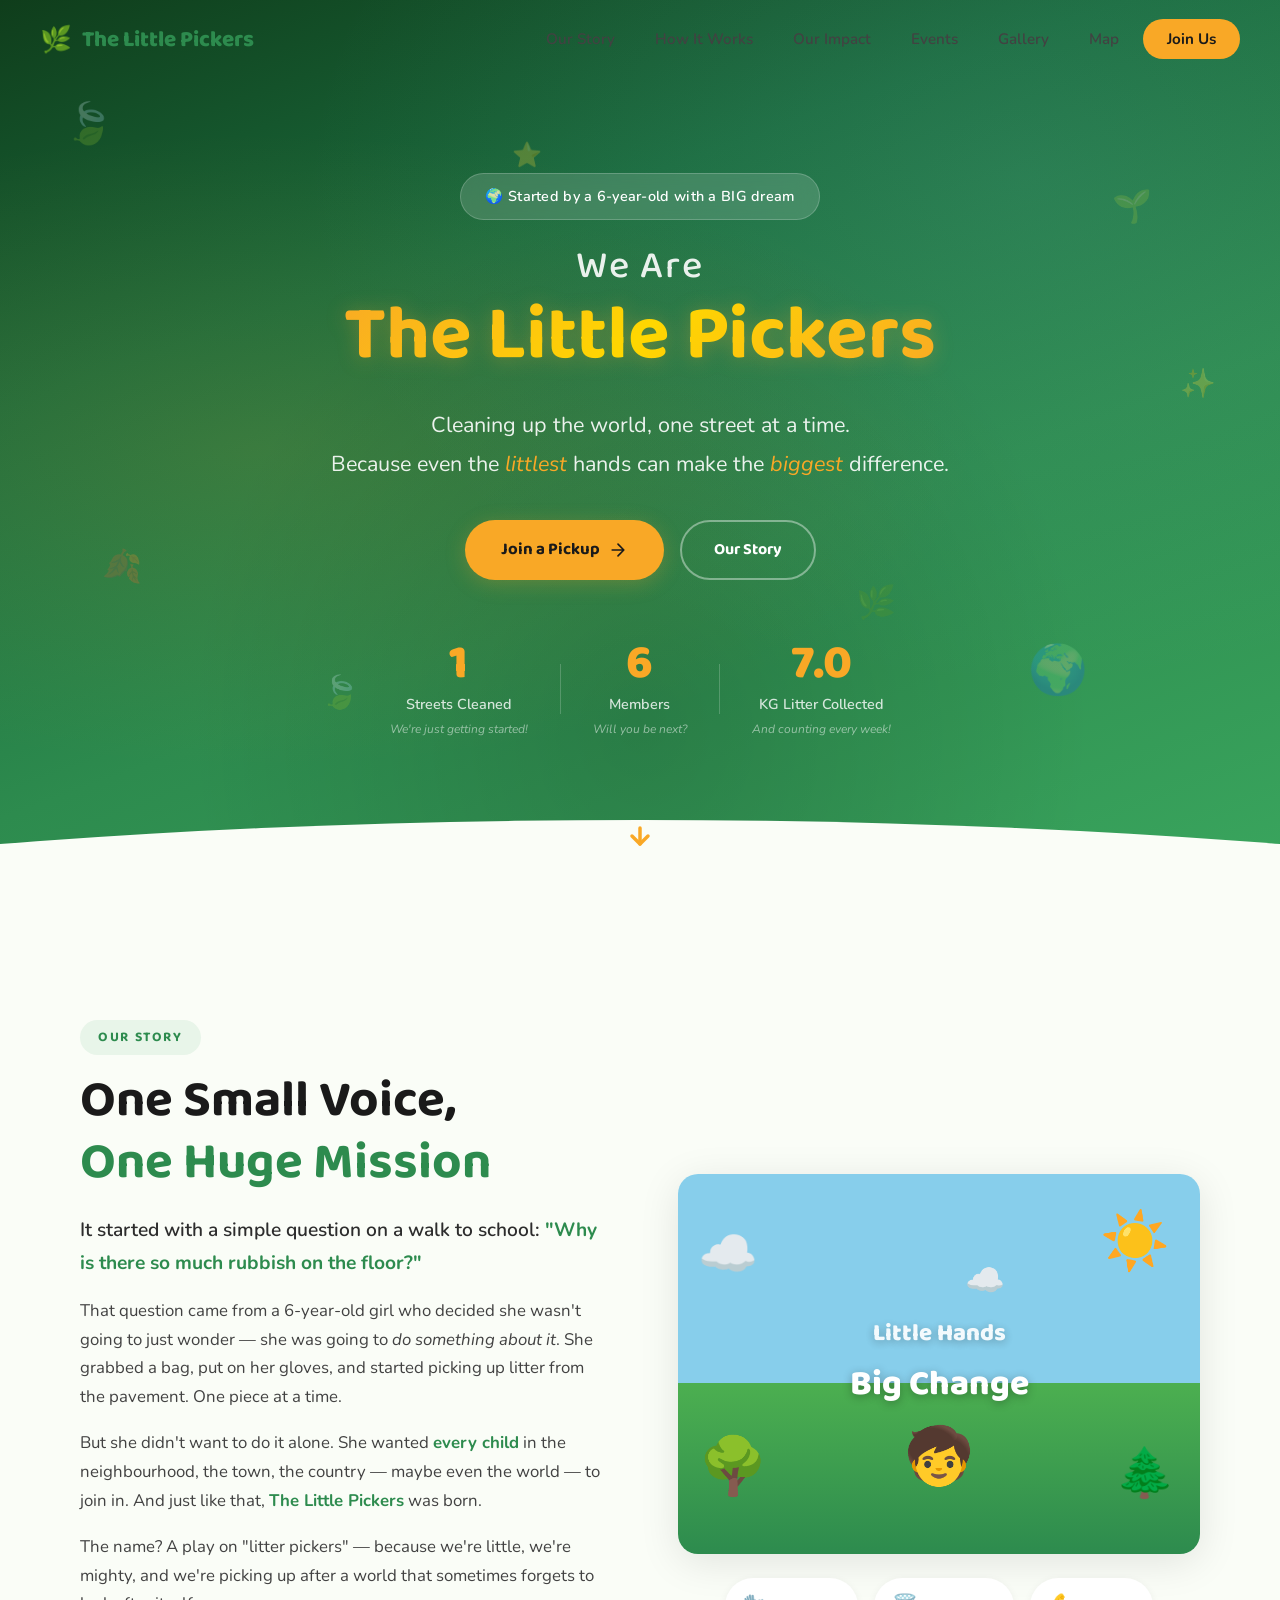
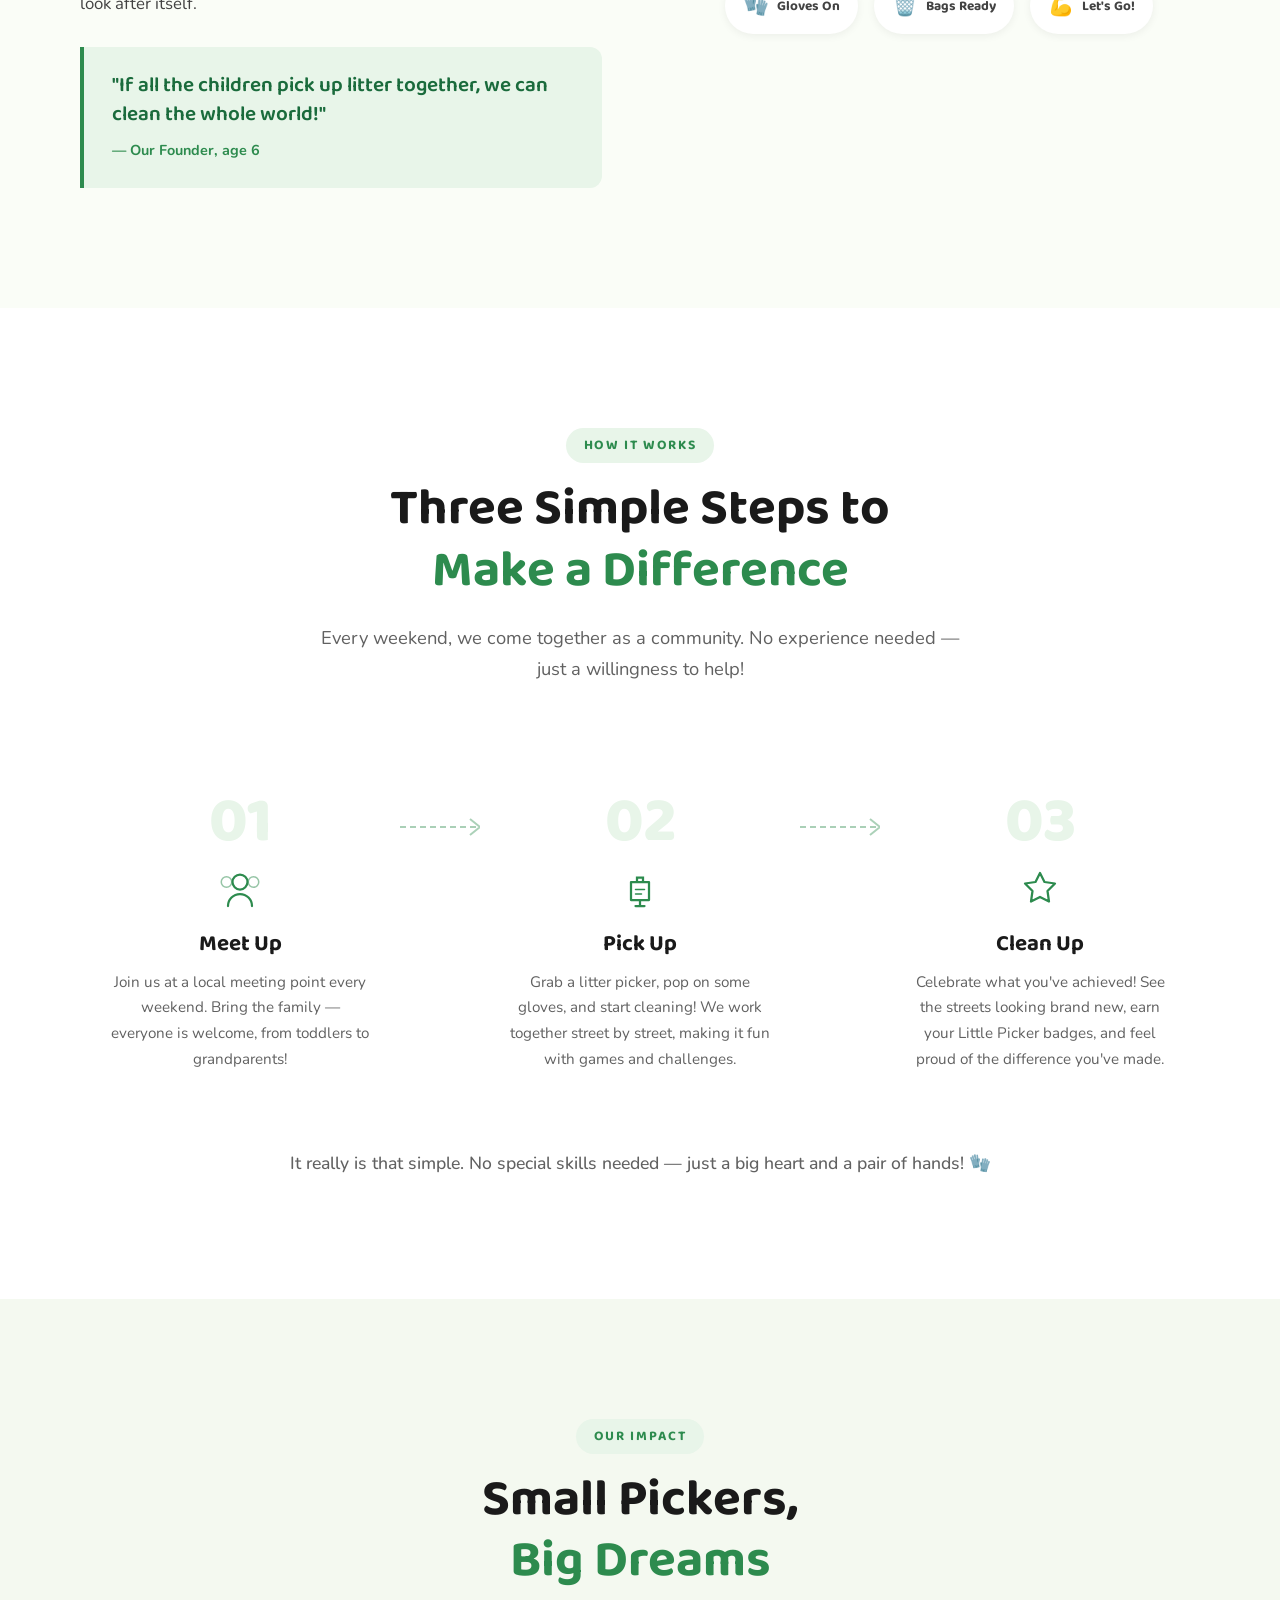
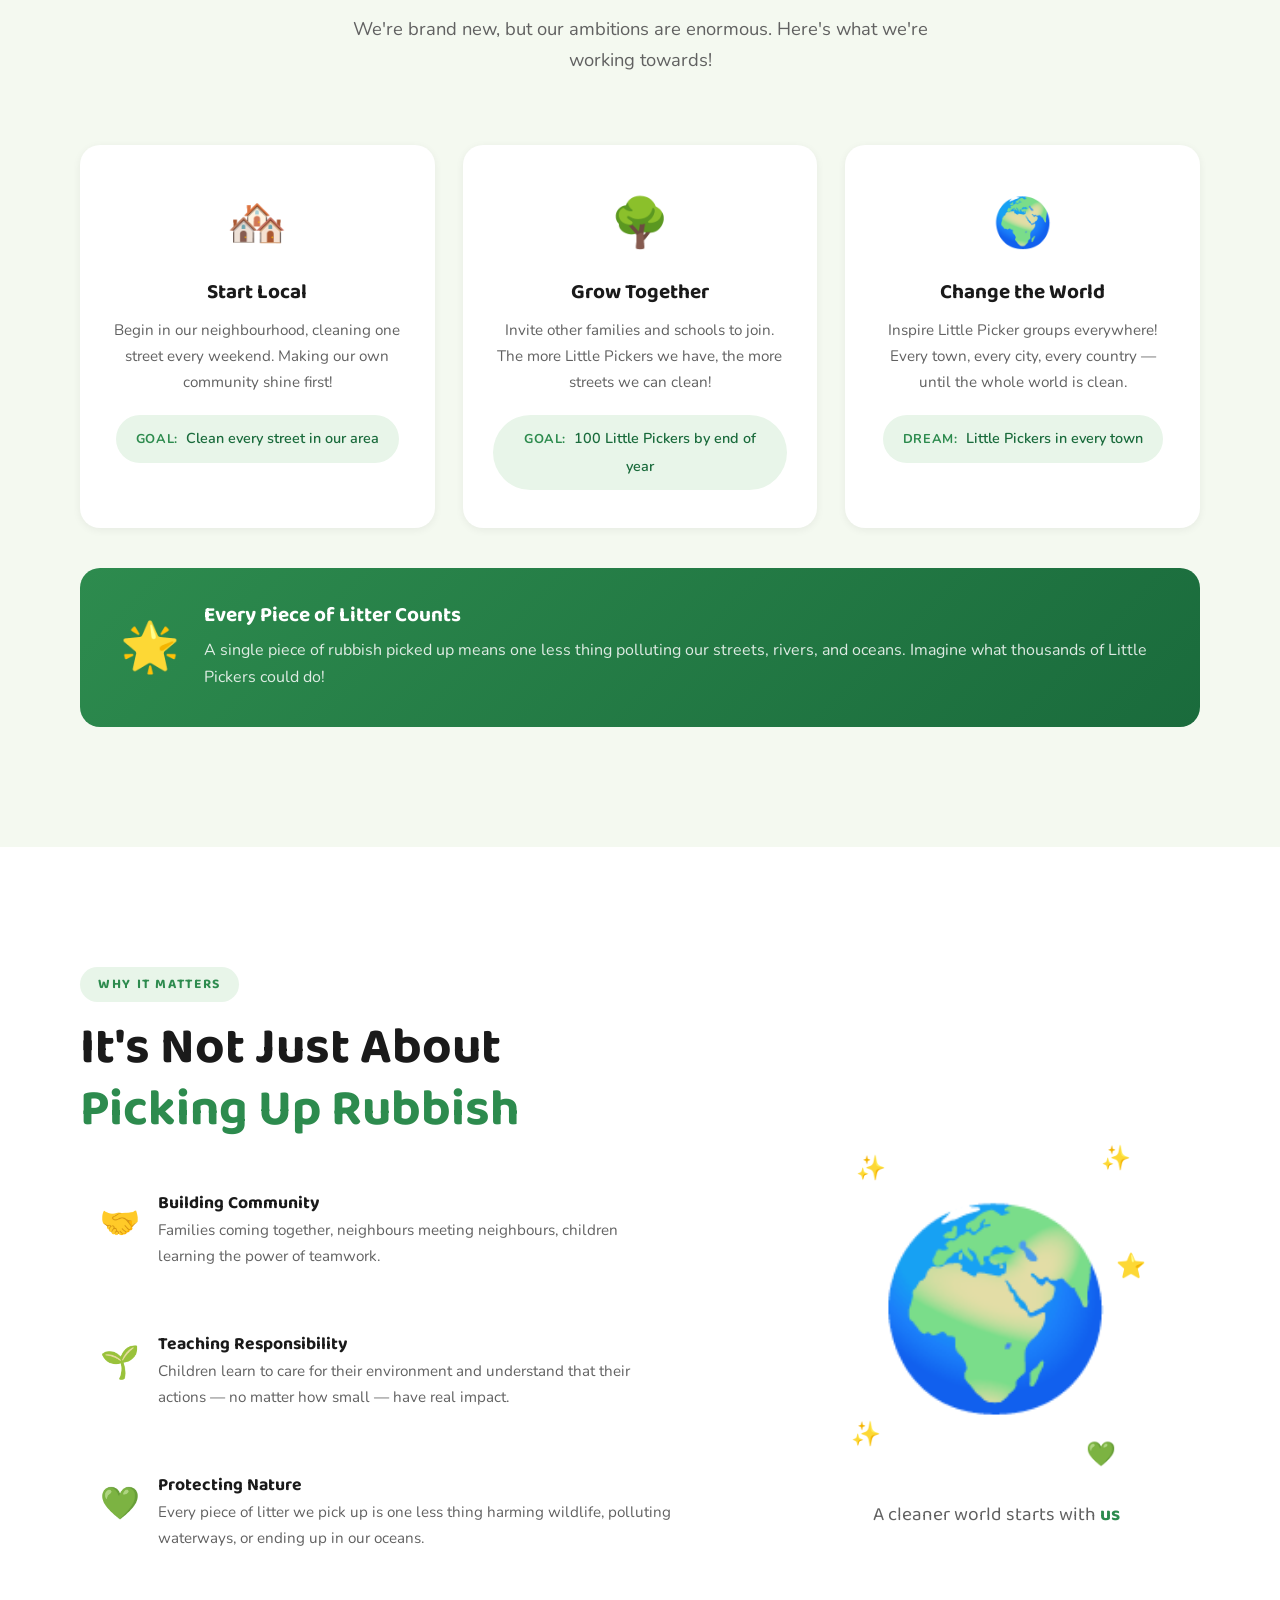
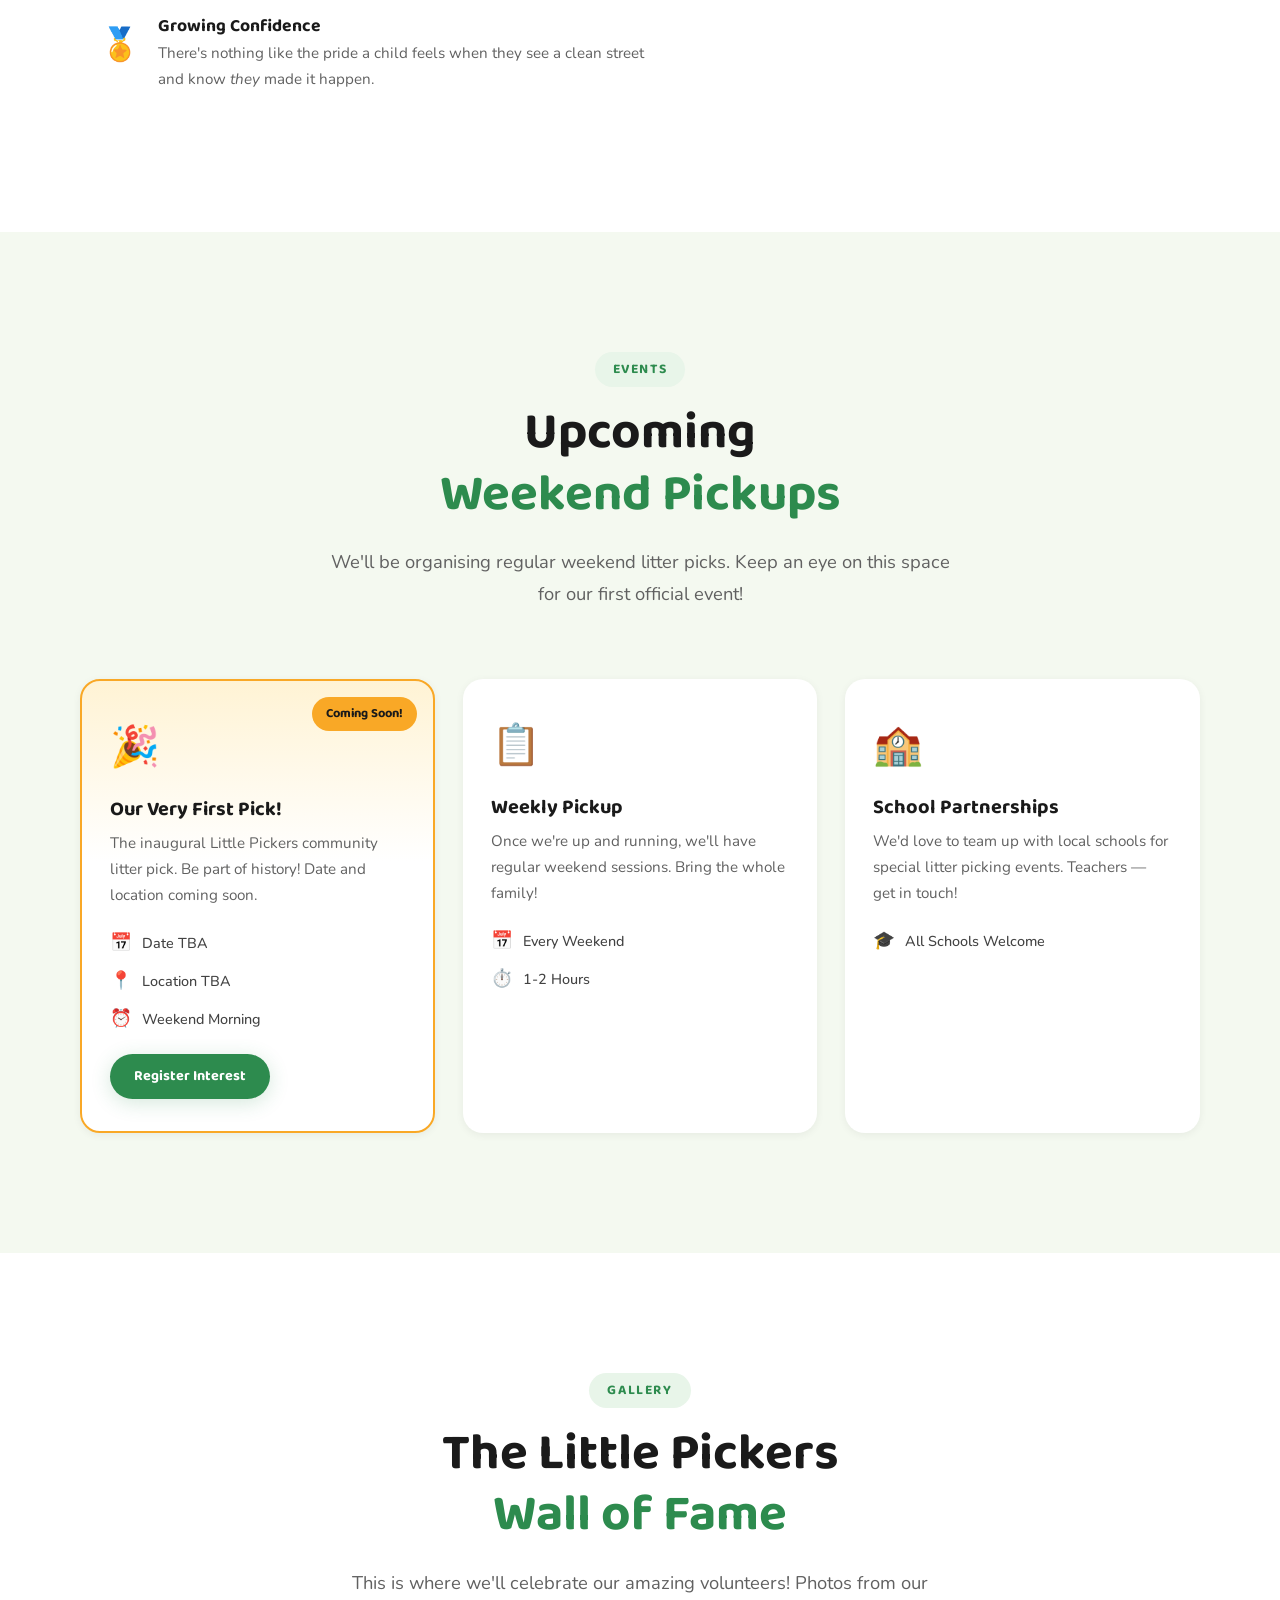
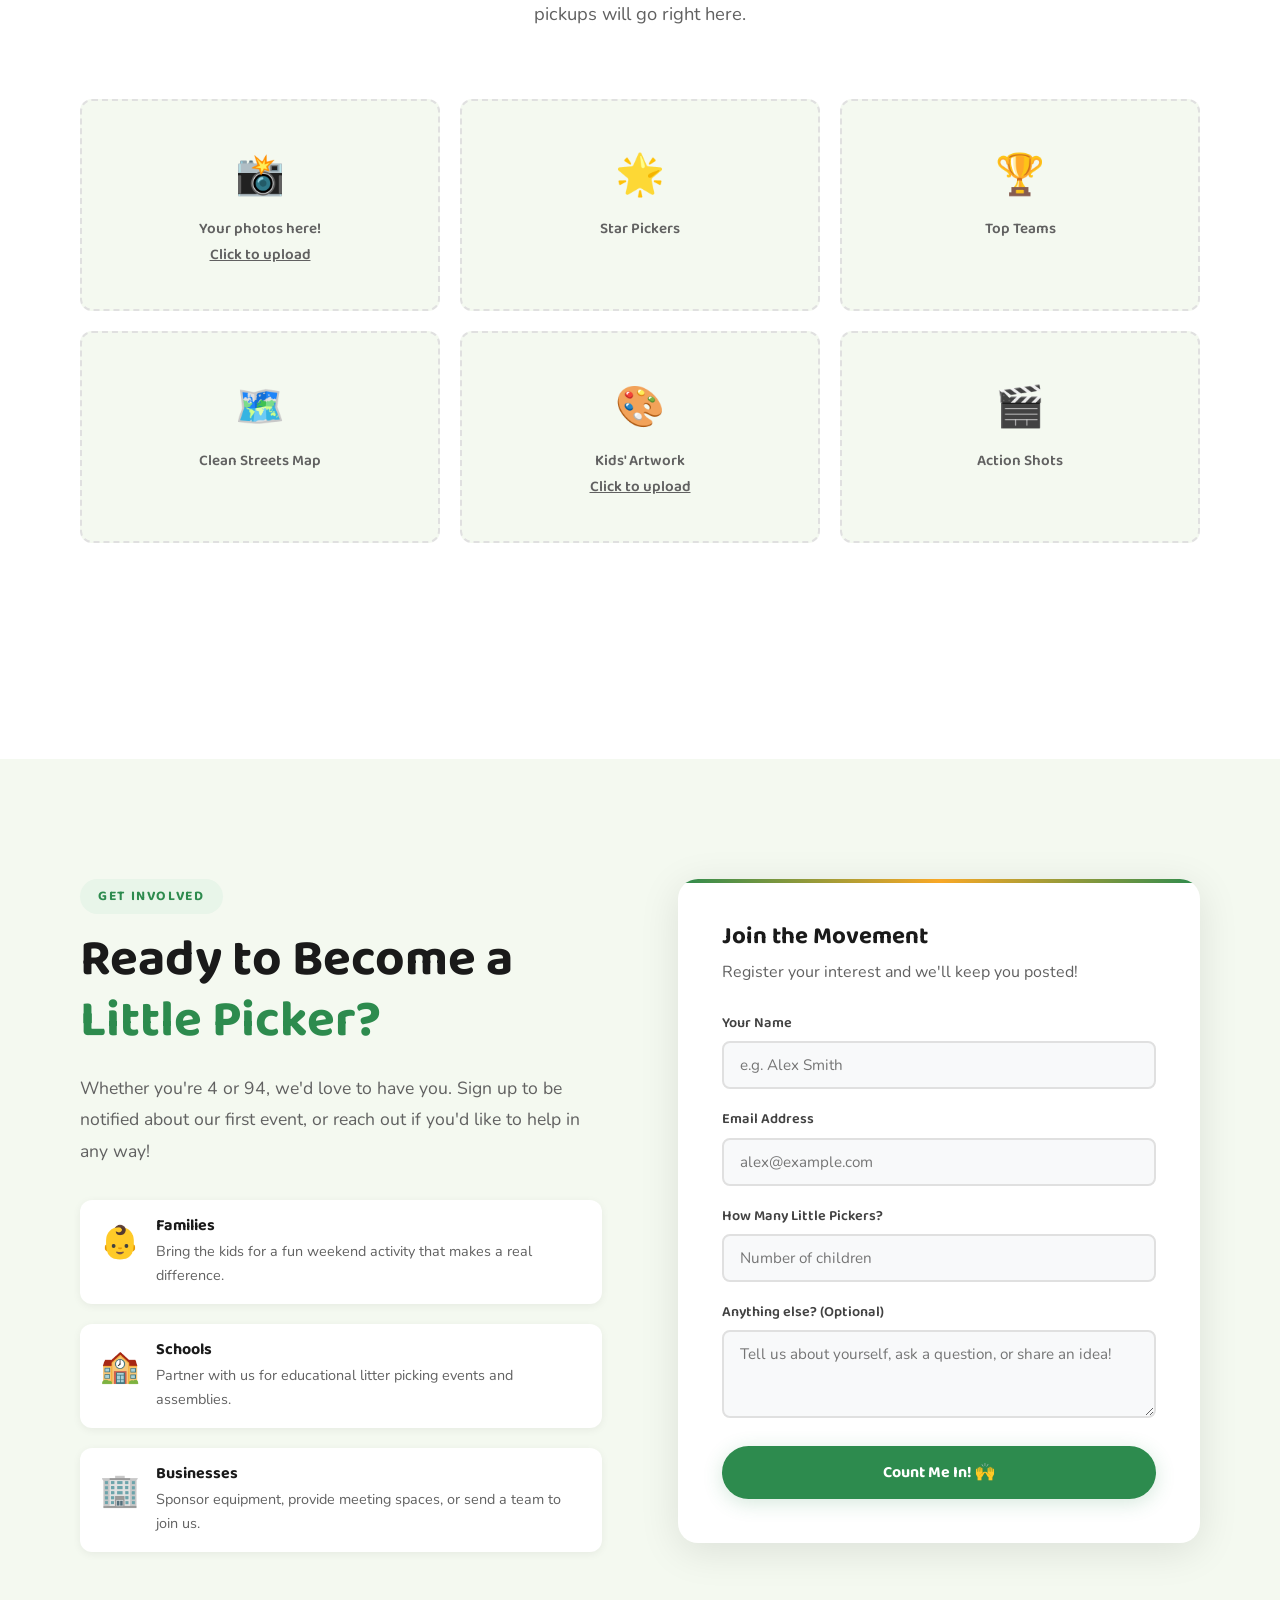
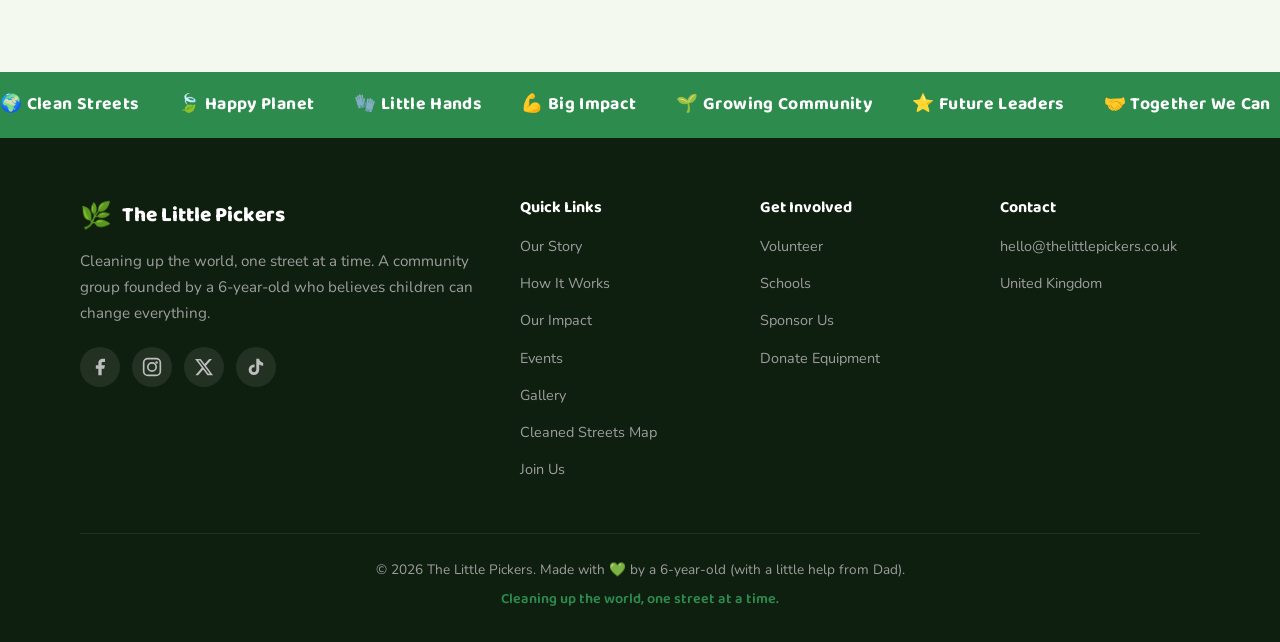
==== index.html @ bdc42cac "Gallery per-upload face blur, live counters, map clean-up popup, KG decimal display" ====
<!DOCTYPE html>
<html lang="en">
<head>
    <meta charset="UTF-8">
    <meta name="viewport" content="width=device-width, initial-scale=1.0">
    <title>The Little Pickers — Cleaning Up the World, One Street at a Time</title>
    <meta name="description" content="The Little Pickers is a community group created by a 6-year-old on a mission to get all children out at the weekend picking up litter. Join us and help clean up the world, one street at a time.">
    <meta name="keywords" content="litter picking, community, children, environment, volunteering, clean streets, The Little Pickers">
    <meta name="author" content="The Little Pickers">

    <!-- Open Graph -->
    <meta property="og:title" content="The Little Pickers — Cleaning Up the World, One Street at a Time">
    <meta property="og:description" content="A community group created by a 6-year-old on a mission to get children cleaning up the world, one street at a time.">
    <meta property="og:type" content="website">
    <meta property="og:url" content="https://thelittlepickers.co.uk">

    <!-- Fonts -->
    <link rel="preconnect" href="https://fonts.googleapis.com">
    <link rel="preconnect" href="https://fonts.gstatic.com" crossorigin>
    <link href="https://fonts.googleapis.com/css2?family=Baloo+2:wght@400;500;600;700;800&family=Nunito:wght@300;400;500;600;700;800&display=swap" rel="stylesheet">

    <!-- Stylesheet -->
    <link rel="stylesheet" href="css/style.css">

    <!-- Schema.org -->
    <script type="application/ld+json">
    {
        "@context": "https://schema.org",
        "@type": "Organization",
        "name": "The Little Pickers",
        "description": "A community group getting children out at weekends to pick up litter and clean up the world, one street at a time.",
        "url": "https://thelittlepickers.co.uk",
        "foundingDate": "2026"
    }
    </script>
</head>
<body>
    <!-- Custom Cursor -->
    <div class="custom-cursor" id="customCursor">
        <svg width="20" height="20" viewBox="0 0 20 20" fill="none" xmlns="http://www.w3.org/2000/svg">
            <circle cx="10" cy="10" r="5" fill="#F9A826" stroke="#FFD700" stroke-width="1.5" />
        </svg>
    </div>
    <div class="cursor-trail" id="cursorTrail"></div>

    <!-- Navigation -->
    <nav class="main-nav" id="mainNav">
        <div class="nav-container">
            <a href="#" class="nav-logo">
                <span class="logo-icon">🌿</span>
                <span class="logo-text">The Little Pickers</span>
            </a>
            <button class="nav-toggle" id="navToggle" aria-label="Toggle navigation">
                <span class="hamburger"></span>
                <span class="hamburger"></span>
                <span class="hamburger"></span>
                <span class="nav-close" style="display:none">
                    <svg width="32" height="32" viewBox="0 0 32 32" fill="none" xmlns="http://www.w3.org/2000/svg">
                        <circle cx="16" cy="16" r="15" fill="#2D8B4E"/>
                        <path d="M10 10l12 12M22 10l-12 12" stroke="#fff" stroke-width="3" stroke-linecap="round"/>
                    </svg>
                </span>
            </button>
            <ul class="nav-links" id="navLinks">
                <li><a href="#about">Our Story</a></li>
                <li><a href="#how-it-works">How It Works</a></li>
                <li><a href="#impact">Our Impact</a></li>
                <li><a href="#events">Events</a></li>
                <li><a href="gallery.html">Gallery</a></li>
                <li><a href="map.html">Map</a></li>
                <li><a href="#join" class="nav-cta">Join Us</a></li>
            </ul>
        </div>
    </nav>

    <!-- Hero Section -->
    <section class="hero" id="hero">
        <div class="hero-bg-elements">
            <div class="floating-leaf leaf-1">🍃</div>
            <div class="floating-leaf leaf-2">🌱</div>
            <div class="floating-leaf leaf-3">🍂</div>
            <div class="floating-leaf leaf-4">⭐</div>
            <div class="floating-leaf leaf-5">🌍</div>
            <div class="floating-leaf leaf-6">🍃</div>
            <div class="floating-leaf leaf-7">✨</div>
            <div class="floating-leaf leaf-8">🌿</div>
        </div>
        <div class="hero-content">
            <div class="hero-badge animate-on-scroll">
                <span>🌍 Started by a 6-year-old with a BIG dream</span>
            </div>
            <h1 class="hero-title animate-on-scroll">
                <span class="title-line">We Are</span>
                <span class="title-line title-highlight">The Little Pickers</span>
            </h1>
            <p class="hero-subtitle animate-on-scroll">
                Cleaning up the world, one street at a time.<br>
                Because even the <em>littlest</em> hands can make the <em>biggest</em> difference.
            </p>
            <div class="hero-actions animate-on-scroll">
                <a href="#join" class="btn btn-primary">
                    <span>Join a Pickup</span>
                    <svg width="20" height="20" viewBox="0 0 24 24" fill="none" stroke="currentColor" stroke-width="2" stroke-linecap="round" stroke-linejoin="round"><path d="M5 12h14M12 5l7 7-7 7"/></svg>
                </a>
                <a href="#about" class="btn btn-secondary">
                    <span>Our Story</span>
                </a>
            </div>
            <div class="hero-stats animate-on-scroll">
                <div class="stat">
                    <span class="stat-number" id="statStreets" data-target="1">1</span>
                    <span class="stat-label">Streets Cleaned</span>
                    <span class="stat-note">We're just getting started!</span>
                </div>
                <div class="stat-divider"></div>
                <div class="stat">
                    <span class="stat-number" id="statMembers" data-target="6">6</span>
                    <span class="stat-label">Members</span>
                    <span class="stat-note">Will you be next?</span>
                </div>
                <div class="stat-divider"></div>
                <div class="stat">
                    <span class="stat-number" id="statKg" data-target="7">7</span>
                    <span class="stat-label">KG Litter Collected</span>
                    <span class="stat-note">And counting every week!</span>
                </div>
            </div>
        </div>
        <div class="scroll-indicator">
            <div class="scroll-arrow">
                <svg width="28" height="28" viewBox="0 0 28 28" fill="none" stroke="currentColor" stroke-width="3.5" stroke-linecap="round" stroke-linejoin="round">
                    <path d="M14 6v16" />
                    <path d="M6 14l8 8 8-8" />
                </svg>
            </div>
        </div>
    </section>

    <!-- About Section -->
    <section class="about section" id="about">
        <div class="container">
            <div class="section-grid">
                <div class="about-content">
                    <span class="section-tag animate-on-scroll">Our Story</span>
                    <h2 class="section-title animate-on-scroll">One Small Voice,<br><span class="highlight">One Huge Mission</span></h2>
                    <div class="about-text animate-on-scroll">
                        <p class="lead">
                            It started with a simple question on a walk to school: <strong>"Why is there so much rubbish on the floor?"</strong>
                        </p>
                        <p>
                            That question came from a 6-year-old girl who decided she wasn't going to just wonder — she was going to <em>do something about it</em>. She grabbed a bag, put on her gloves, and started picking up litter from the pavement. One piece at a time.
                        </p>
                        <p>
                            But she didn't want to do it alone. She wanted <strong>every child</strong> in the neighbourhood, the town, the country — maybe even the world — to join in. And just like that, <strong>The Little Pickers</strong> was born.
                        </p>
                        <p>
                            The name? A play on "litter pickers" — because we're little, we're mighty, and we're picking up after a world that sometimes forgets to look after itself.
                        </p>
                    </div>
                    <div class="about-quote animate-on-scroll">
                        <blockquote>
                            "If all the children pick up litter together, we can clean the whole world!"
                        </blockquote>
                        <cite>— Our Founder, age 6</cite>
                    </div>
                </div>
                <div class="about-visual animate-on-scroll">
                    <div class="about-image-card">
                        <div class="image-placeholder nature-scene">
                            <div class="scene-element sun">☀️</div>
                            <div class="scene-element cloud cloud-1">☁️</div>
                            <div class="scene-element cloud cloud-2">☁️</div>
                            <div class="scene-element tree tree-1">🌳</div>
                            <div class="scene-element tree tree-2">🌲</div>
                            <div class="scene-element child">🧒</div>
                            <div class="scene-element ground"></div>
                            <div class="scene-text">
                                <span>Little Hands</span>
                                <span>Big Change</span>
                            </div>
                        </div>
                    </div>
                    <div class="about-badges">
                        <div class="badge-item">
                            <span class="badge-icon">🧤</span>
                            <span class="badge-text">Gloves On</span>
                        </div>
                        <div class="badge-item">
                            <span class="badge-icon">🗑️</span>
                            <span class="badge-text">Bags Ready</span>
                        </div>
                        <div class="badge-item">
                            <span class="badge-icon">💪</span>
                            <span class="badge-text">Let's Go!</span>
                        </div>
                    </div>
                </div>
            </div>
        </div>
    </section>

    <!-- How It Works -->
    <section class="how-it-works section" id="how-it-works">
        <div class="container">
            <div class="section-header">
                <span class="section-tag animate-on-scroll">How It Works</span>
                <h2 class="section-title animate-on-scroll">Three Simple Steps to<br><span class="highlight">Make a Difference</span></h2>
                <p class="section-subtitle animate-on-scroll">Every weekend, we come together as a community. No experience needed — just a willingness to help!</p>
            </div>
            <div class="steps-grid">
                <div class="step-card animate-on-scroll" data-step="1">
                    <div class="step-number">01</div>
                    <div class="step-icon">
                        <svg width="48" height="48" viewBox="0 0 64 64" fill="none" xmlns="http://www.w3.org/2000/svg">
                            <circle cx="32" cy="20" r="10" stroke="currentColor" stroke-width="3"/>
                            <path d="M16 52c0-8.837 7.163-16 16-16s16 7.163 16 16" stroke="currentColor" stroke-width="3" stroke-linecap="round"/>
                            <circle cx="50" cy="20" r="7" stroke="currentColor" stroke-width="2" opacity="0.5"/>
                            <circle cx="14" cy="20" r="7" stroke="currentColor" stroke-width="2" opacity="0.5"/>
                        </svg>
                    </div>
                    <h3>Meet Up</h3>
                    <p>Join us at a local meeting point every weekend. Bring the family — everyone is welcome, from toddlers to grandparents!</p>
                </div>
                <div class="step-connector animate-on-scroll">
                    <svg width="80" height="24" viewBox="0 0 80 24">
                        <path d="M0 12h80" stroke="#2D8B4E" stroke-width="2" stroke-dasharray="6 4" opacity="0.4"/>
                        <path d="M70 4l10 8-10 8" fill="none" stroke="#2D8B4E" stroke-width="2" opacity="0.4"/>
                    </svg>
                </div>
                <div class="step-card animate-on-scroll" data-step="2">
                    <div class="step-number">02</div>
                    <div class="step-icon">
                        <svg width="48" height="48" viewBox="0 0 64 64" fill="none" xmlns="http://www.w3.org/2000/svg">
                            <path d="M20 44V20h24v24H20z" stroke="currentColor" stroke-width="3" stroke-linejoin="round"/>
                            <path d="M28 20V14h8v6" stroke="currentColor" stroke-width="3"/>
                            <path d="M26 30h12M26 36h8" stroke="currentColor" stroke-width="2" stroke-linecap="round"/>
                            <path d="M32 44v8M26 52h12" stroke="currentColor" stroke-width="3" stroke-linecap="round"/>
                        </svg>
                    </div>
                    <h3>Pick Up</h3>
                    <p>Grab a litter picker, pop on some gloves, and start cleaning! We work together street by street, making it fun with games and challenges.</p>
                </div>
                <div class="step-connector animate-on-scroll">
                    <svg width="80" height="24" viewBox="0 0 80 24">
                        <path d="M0 12h80" stroke="#2D8B4E" stroke-width="2" stroke-dasharray="6 4" opacity="0.4"/>
                        <path d="M70 4l10 8-10 8" fill="none" stroke="#2D8B4E" stroke-width="2" opacity="0.4"/>
                    </svg>
                </div>
                <div class="step-card animate-on-scroll" data-step="3">
                    <div class="step-number">03</div>
                    <div class="step-icon">
                        <svg width="48" height="48" viewBox="0 0 64 64" fill="none" xmlns="http://www.w3.org/2000/svg">
                            <path d="M32 8l6 12 14 2-10 10 2 14-12-6-12 6 2-14L12 22l14-2 6-12z" stroke="currentColor" stroke-width="3" stroke-linejoin="round"/>
                        </svg>
                    </div>
                    <h3>Clean Up</h3>
                    <p>Celebrate what you've achieved! See the streets looking brand new, earn your Little Picker badges, and feel proud of the difference you've made.</p>
                </div>
            </div>
            <div class="steps-cta animate-on-scroll">
                <p>It really is that simple. No special skills needed — just a big heart and a pair of hands! 🧤</p>
            </div>
        </div>
    </section>

    <!-- Impact Section -->
    <section class="impact section" id="impact">
        <div class="container">
            <div class="section-header">
                <span class="section-tag animate-on-scroll">Our Impact</span>
                <h2 class="section-title animate-on-scroll">Small Pickers,<br><span class="highlight">Big Dreams</span></h2>
                <p class="section-subtitle animate-on-scroll">We're brand new, but our ambitions are enormous. Here's what we're working towards!</p>
            </div>
            <div class="impact-grid">
                <div class="impact-card animate-on-scroll">
                    <div class="impact-icon">🏘️</div>
                    <h3>Start Local</h3>
                    <p>Begin in our neighbourhood, cleaning one street every weekend. Making our own community shine first!</p>
                    <div class="impact-goal">
                        <span class="goal-label">Goal:</span>
                        <span class="goal-value">Clean every street in our area</span>
                    </div>
                </div>
                <div class="impact-card animate-on-scroll">
                    <div class="impact-icon">🌳</div>
                    <h3>Grow Together</h3>
                    <p>Invite other families and schools to join. The more Little Pickers we have, the more streets we can clean!</p>
                    <div class="impact-goal">
                        <span class="goal-label">Goal:</span>
                        <span class="goal-value">100 Little Pickers by end of year</span>
                    </div>
                </div>
                <div class="impact-card animate-on-scroll">
                    <div class="impact-icon">🌍</div>
                    <h3>Change the World</h3>
                    <p>Inspire Little Picker groups everywhere! Every town, every city, every country — until the whole world is clean.</p>
                    <div class="impact-goal">
                        <span class="goal-label">Dream:</span>
                        <span class="goal-value">Little Pickers in every town</span>
                    </div>
                </div>
            </div>
            <div class="impact-banner animate-on-scroll">
                <div class="banner-content">
                    <div class="banner-icon">🌟</div>
                    <div class="banner-text">
                        <h3>Every Piece of Litter Counts</h3>
                        <p>A single piece of rubbish picked up means one less thing polluting our streets, rivers, and oceans. Imagine what thousands of Little Pickers could do!</p>
                    </div>
                </div>
            </div>
        </div>
    </section>

    <!-- Why It Matters -->
    <section class="why-it-matters section">
        <div class="container">
            <div class="matters-grid">
                <div class="matters-content animate-on-scroll">
                    <span class="section-tag">Why It Matters</span>
                    <h2 class="section-title">It's Not Just About<br><span class="highlight">Picking Up Rubbish</span></h2>
                    <div class="matters-list">
                        <div class="matter-item">
                            <div class="matter-icon">🤝</div>
                            <div>
                                <h4>Building Community</h4>
                                <p>Families coming together, neighbours meeting neighbours, children learning the power of teamwork.</p>
                            </div>
                        </div>
                        <div class="matter-item">
                            <div class="matter-icon">🌱</div>
                            <div>
                                <h4>Teaching Responsibility</h4>
                                <p>Children learn to care for their environment and understand that their actions — no matter how small — have real impact.</p>
                            </div>
                        </div>
                        <div class="matter-item">
                            <div class="matter-icon">💚</div>
                            <div>
                                <h4>Protecting Nature</h4>
                                <p>Every piece of litter we pick up is one less thing harming wildlife, polluting waterways, or ending up in our oceans.</p>
                            </div>
                        </div>
                        <div class="matter-item">
                            <div class="matter-icon">🏅</div>
                            <div>
                                <h4>Growing Confidence</h4>
                                <p>There's nothing like the pride a child feels when they see a clean street and know <em>they</em> made it happen.</p>
                            </div>
                        </div>
                    </div>
                </div>
                <div class="matters-visual animate-on-scroll">
                    <div class="earth-animation">
                        <div class="earth">
                            <div class="earth-emoji">🌍</div>
                            <div class="sparkle sparkle-1">✨</div>
                            <div class="sparkle sparkle-2">✨</div>
                            <div class="sparkle sparkle-3">✨</div>
                            <div class="sparkle sparkle-4">⭐</div>
                            <div class="sparkle sparkle-5">💚</div>
                        </div>
                        <p class="earth-caption">A cleaner world starts with <strong>us</strong></p>
                    </div>
                </div>
            </div>
        </div>
    </section>

    <!-- Events Section -->
    <section class="events section" id="events">
        <div class="container">
            <div class="section-header">
                <span class="section-tag animate-on-scroll">Events</span>
                <h2 class="section-title animate-on-scroll">Upcoming<br><span class="highlight">Weekend Pickups</span></h2>
                <p class="section-subtitle animate-on-scroll">We'll be organising regular weekend litter picks. Keep an eye on this space for our first official event!</p>
            </div>
            <div class="events-grid">
                <div class="event-card event-featured animate-on-scroll">
                    <div class="event-badge">Coming Soon!</div>
                    <div class="event-icon">🎉</div>
                    <h3>Our Very First Pick!</h3>
                    <p class="event-description">The inaugural Little Pickers community litter pick. Be part of history! Date and location coming soon.</p>
                    <div class="event-details">
                        <div class="event-detail">
                            <span class="detail-icon">📅</span>
                            <span>Date TBA</span>
                        </div>
                        <div class="event-detail">
                            <span class="detail-icon">📍</span>
                            <span>Location TBA</span>
                        </div>
                        <div class="event-detail">
                            <span class="detail-icon">⏰</span>
                            <span>Weekend Morning</span>
                        </div>
                    </div>
                    <a href="#join" class="btn btn-primary btn-sm">Register Interest</a>
                </div>
                <div class="event-card animate-on-scroll">
                    <div class="event-icon">📋</div>
                    <h3>Weekly Pickup</h3>
                    <p class="event-description">Once we're up and running, we'll have regular weekend sessions. Bring the whole family!</p>
                    <div class="event-details">
                        <div class="event-detail">
                            <span class="detail-icon">📅</span>
                            <span>Every Weekend</span>
                        </div>
                        <div class="event-detail">
                            <span class="detail-icon">⏱️</span>
                            <span>1-2 Hours</span>
                        </div>
                    </div>
                </div>
                <div class="event-card animate-on-scroll">
                    <div class="event-icon">🏫</div>
                    <h3>School Partnerships</h3>
                    <p class="event-description">We'd love to team up with local schools for special litter picking events. Teachers — get in touch!</p>
                    <div class="event-details">
                        <div class="event-detail">
                            <span class="detail-icon">🎓</span>
                            <span>All Schools Welcome</span>
                        </div>
                    </div>
                </div>
            </div>
        </div>
    </section>

    <!-- Gallery / Wall of Fame -->
    <section class="gallery section" id="gallery">
        <div class="container">
            <div class="section-header">
                <span class="section-tag animate-on-scroll">Gallery</span>
                <h2 class="section-title animate-on-scroll">The Little Pickers<br><span class="highlight">Wall of Fame</span></h2>
                <p class="section-subtitle animate-on-scroll">This is where we'll celebrate our amazing volunteers! Photos from our pickups will go right here.</p>
            </div>
            <div class="gallery-placeholder animate-on-scroll">
                <div class="placeholder-grid">
                    <div class="placeholder-card upload-card" id="galleryUploadCard">
                        <div class="placeholder-icon">📸</div>
                        <p>Your photos here!<br><span class="upload-hint">Click to upload</span></p>
                    </div>
                    <div class="placeholder-card" id="starPickersCard">
                        <div class="placeholder-icon">🌟</div>
                        <p>Star Pickers</p>
                    </div>
                    <div class="placeholder-card" id="topTeamsCard">
                        <div class="placeholder-icon">🏆</div>
                        <p>Top Teams</p>
                    </div>
                    <div class="placeholder-card map-card" id="cleanedMapCard">
                        <div class="placeholder-icon">🗺️</div>
                        <p>Clean Streets Map<br><span id="cleanedMapStatus"></span></p>
                    </div>
                    <div class="placeholder-card upload-card" id="artUploadCard">
                        <div class="placeholder-icon">🎨</div>
                        <p>Kids' Artwork<br><span class="upload-hint">Click to upload</span></p>
                    </div>
                    <div class="placeholder-card" id="actionShotsCard">
                        <div class="placeholder-icon">🎬</div>
                        <p>Action Shots</p>
                    </div>
                </div>
                <input type="file" id="hiddenArtFile" accept="image/*" style="display:none">
                <input type="file" id="hiddenGalleryFile" accept="image/*" style="display:none">
                <div id="galleryList" class="gallery-list"></div>
                <div id="artList" class="gallery-list"></div>
                <div id="topPicker" class="top-picker-card"></div>
            </div>
        </div>
    </section>

    <!-- Join / CTA Section -->
    <section class="join section" id="join">
        <div class="container">
            <div class="join-wrapper">
                <div class="join-content animate-on-scroll">
                    <span class="section-tag">Get Involved</span>
                    <h2 class="section-title">Ready to Become a<br><span class="highlight">Little Picker?</span></h2>
                    <p class="join-description">Whether you're 4 or 94, we'd love to have you. Sign up to be notified about our first event, or reach out if you'd like to help in any way!</p>
                    <div class="join-options">
                        <div class="join-option">
                            <span class="join-option-icon">👶</span>
                            <div>
                                <h4>Families</h4>
                                <p>Bring the kids for a fun weekend activity that makes a real difference.</p>
                            </div>
                        </div>
                        <div class="join-option">
                            <span class="join-option-icon">🏫</span>
                            <div>
                                <h4>Schools</h4>
                                <p>Partner with us for educational litter picking events and assemblies.</p>
                            </div>
                        </div>
                        <div class="join-option">
                            <span class="join-option-icon">🏢</span>
                            <div>
                                <h4>Businesses</h4>
                                <p>Sponsor equipment, provide meeting spaces, or send a team to join us.</p>
                            </div>
                        </div>
                    </div>
                </div>
                <div class="join-form-wrapper animate-on-scroll">
                    <div class="join-form-card">
                        <h3>Join the Movement</h3>
                        <p>Register your interest and we'll keep you posted!</p>
                        <form class="join-form" id="joinForm" action="https://formspree.io/f/xojnkowd" method="POST">
                            <div class="form-group">
                                <label for="name">Your Name</label>
                                <input type="text" id="name" name="name" placeholder="e.g. Alex Smith" required>
                            </div>
                            <div class="form-group">
                                <label for="email">Email Address</label>
                                <input type="email" id="email" name="email" placeholder="alex@example.com" required>
                            </div>
                            <div class="form-group">
                                <label for="pickers">How Many Little Pickers?</label>
                                <input type="number" id="pickers" name="pickers" placeholder="Number of children" min="0">
                            </div>
                            <div class="form-group">
                                <label for="message">Anything else? (Optional)</label>
                                <textarea id="message" name="message" rows="3" placeholder="Tell us about yourself, ask a question, or share an idea!"></textarea>
                            </div>
                            <button type="submit" class="btn btn-primary btn-full">
                                <span>Count Me In! 🙌</span>
                            </button>
                        </form>
                        <div class="form-success" id="formSuccess">
                            <div class="success-icon">🎉</div>
                            <h4>You're on the list!</h4>
                            <p>Welcome to The Little Pickers! We'll be in touch soon with details of our first event.</p>
                        </div>
                    </div>
                </div>
            </div>
        </div>
    </section>

    <!-- Marquee / Ticker -->
    <div class="marquee-section">
        <div class="marquee-track">
            <div class="marquee-content">
                <span>🌍 Clean Streets</span>
                <span>🍃 Happy Planet</span>
                <span>🧤 Little Hands</span>
                <span>💪 Big Impact</span>
                <span>🌱 Growing Community</span>
                <span>⭐ Future Leaders</span>
                <span>🤝 Together We Can</span>
                <span>🗑️ Every Piece Counts</span>
                <span>🌍 Clean Streets</span>
                <span>🍃 Happy Planet</span>
                <span>🧤 Little Hands</span>
                <span>💪 Big Impact</span>
                <span>🌱 Growing Community</span>
                <span>⭐ Future Leaders</span>
                <span>🤝 Together We Can</span>
                <span>🗑️ Every Piece Counts</span>
            </div>
        </div>
    </div>

    <!-- Footer -->
    <footer class="footer" id="footer">
        <div class="container">
            <div class="footer-grid">
                <div class="footer-brand">
                    <div class="footer-logo">
                        <span class="logo-icon">🌿</span>
                        <span class="logo-text">The Little Pickers</span>
                    </div>
                    <p class="footer-tagline">Cleaning up the world, one street at a time. A community group founded by a 6-year-old who believes children can change everything.</p>
                    <div class="footer-social">
                        <a href="#" class="social-link" aria-label="Facebook">
                            <svg width="20" height="20" viewBox="0 0 24 24" fill="currentColor"><path d="M18 2h-3a5 5 0 00-5 5v3H7v4h3v8h4v-8h3l1-4h-4V7a1 1 0 011-1h3z"/></svg>
                        </a>
                        <a href="#" class="social-link" aria-label="Instagram">
                            <svg width="20" height="20" viewBox="0 0 24 24" fill="none" stroke="currentColor" stroke-width="2"><rect x="2" y="2" width="20" height="20" rx="5"/><circle cx="12" cy="12" r="5"/><circle cx="17.5" cy="6.5" r="1.5" fill="currentColor" stroke="none"/></svg>
                        </a>
                        <a href="#" class="social-link" aria-label="Twitter/X">
                            <svg width="20" height="20" viewBox="0 0 24 24" fill="currentColor"><path d="M18.244 2.25h3.308l-7.227 8.26 8.502 11.24H16.17l-5.214-6.817L4.99 21.75H1.68l7.73-8.835L1.254 2.25H8.08l4.713 6.231zm-1.161 17.52h1.833L7.084 4.126H5.117z"/></svg>
                        </a>
                        <a href="#" class="social-link" aria-label="TikTok">
                            <svg width="20" height="20" viewBox="0 0 24 24" fill="currentColor"><path d="M19.59 6.69a4.83 4.83 0 01-3.77-4.25V2h-3.45v13.67a2.89 2.89 0 01-2.88 2.5 2.89 2.89 0 01-2.89-2.89 2.89 2.89 0 012.89-2.89c.28 0 .54.04.79.1v-3.5a6.37 6.37 0 00-.79-.05A6.34 6.34 0 003.15 15.2a6.34 6.34 0 006.34 6.34 6.34 6.34 0 006.34-6.34V8.98a8.22 8.22 0 004.8 1.54V7.09a4.85 4.85 0 01-1.04-.4z"/></svg>
                        </a>
                    </div>
                </div>
                <div class="footer-links-group">
                    <h4>Quick Links</h4>
                    <ul>
                        <li><a href="#about">Our Story</a></li>
                        <li><a href="#how-it-works">How It Works</a></li>
                        <li><a href="#impact">Our Impact</a></li>
                        <li><a href="#events">Events</a></li>
                        <li><a href="gallery.html">Gallery</a></li>
                        <li><a href="map.html">Cleaned Streets Map</a></li>
                        <li><a href="#join">Join Us</a></li>
                    </ul>
                </div>
                <div class="footer-links-group">
                    <h4>Get Involved</h4>
                    <ul>
                        <li><a href="#join">Volunteer</a></li>
                        <li><a href="#join">Schools</a></li>
                        <li><a href="#join">Sponsor Us</a></li>
                        <li><a href="#join">Donate Equipment</a></li>
                    </ul>
                </div>
                <div class="footer-links-group">
                    <h4>Contact</h4>
                    <ul>
                        <li><a href="mailto:hello@thelittlepickers.co.uk">hello@thelittlepickers.co.uk</a></li>
                        <li><span>United Kingdom</span></li>
                    </ul>
                </div>
            </div>
            <div class="footer-bottom">
                <p>&copy; 2026 The Little Pickers. Made with 💚 by a 6-year-old (with a little help from Dad).</p>
                <p class="footer-mission">Cleaning up the world, one street at a time.</p>
            </div>
        </div>
    </footer>

    <!-- JavaScript -->
    <script src="js/main.js"></script>
</body>
</html>
---- css/style.css ----
.gallery-subsection h3 {
        margin-bottom: 32px;
    }
    .nav-toggle.active .hamburger {
        visibility: hidden !important;
        opacity: 0 !important;
        height: 0 !important;
        width: 0 !important;
        margin: 0 !important;
        padding: 0 !important;
    }
/* Make scroll arrow yellow */
.scroll-arrow svg {
    stroke: #F9A826;
}
/* ============================================
   THE LITTLE PICKERS — Global Styles
   Cleaning up the world, one street at a time
   ============================================ */

/* ---------- CSS Custom Properties ---------- */
:root {
    /* Colours */
    --green-dark: #1a6b3c;
    --green: #2D8B4E;
    --green-light: #4CAF50;
    --green-pale: #e8f5e9;
    --green-glow: rgba(45, 139, 78, 0.15);

    --yellow: #F9A826;
    --yellow-light: #FFF3D4;
    --yellow-dark: #E08E00;

    --blue: #2196F3;
    --blue-light: #E3F2FD;
    --sky: #87CEEB;

    --earth: #8B6914;
    --earth-light: #F5E6C8;

    --white: #ffffff;
    --off-white: #FAFDF7;
    --light-bg: #F4F9F0;
    --gray-50: #f8f9fa;
    --gray-100: #f0f0f0;
    --gray-200: #e0e0e0;
    --gray-300: #bdbdbd;
    --gray-400: #9e9e9e;
    --gray-600: #616161;
    --gray-700: #424242;
    --gray-800: #2d2d2d;
    --gray-900: #1a1a1a;
    --dark: #0f1f0f;

    --red: #e74c3c;
    --red-light: #fdecea;

    /* Typography */
    --font-heading: 'Baloo 2', cursive;
    --font-body: 'Nunito', sans-serif;

    /* Sizing */
    --nav-height: 80px;
    --container-max: 1200px;
    --container-wide: 1400px;
    --section-padding: clamp(60px, 10vw, 120px);

    /* Transitions */
    --ease-out: cubic-bezier(0.16, 1, 0.3, 1);
    --ease-bounce: cubic-bezier(0.34, 1.56, 0.64, 1);
    --transition-fast: 0.2s var(--ease-out);
    --transition-normal: 0.4s var(--ease-out);
    --transition-slow: 0.6s var(--ease-out);

    /* Shadows */
    --shadow-sm: 0 2px 8px rgba(0,0,0,0.06);
    --shadow-md: 0 4px 20px rgba(0,0,0,0.08);
    --shadow-lg: 0 8px 40px rgba(0,0,0,0.1);
    --shadow-xl: 0 16px 60px rgba(0,0,0,0.12);
    --shadow-green: 0 4px 20px rgba(45, 139, 78, 0.2);
    --shadow-yellow: 0 4px 20px rgba(249, 168, 38, 0.25);

    /* Radius */
    --radius-sm: 8px;
    --radius-md: 12px;
    --radius-lg: 20px;
    --radius-xl: 28px;
    --radius-full: 50px;
}

/* ---------- Reset & Base ---------- */
*,
*::before,
*::after {
    margin: 0;
    padding: 0;
    box-sizing: border-box;
}

html {
    scroll-behavior: smooth;
    scroll-padding-top: calc(var(--nav-height) + 20px);
    font-size: 16px;
    -webkit-font-smoothing: antialiased;
    -moz-osx-font-smoothing: grayscale;
}

body {
    font-family: var(--font-body);
    font-weight: 400;
    line-height: 1.7;
    color: var(--gray-800);
    background-color: var(--off-white);
    overflow-x: hidden;
    cursor: none;
}

/* Restore cursor on mobile / touch */
@media (hover: none) and (pointer: coarse) {
    body { cursor: auto; }
    .custom-cursor, .cursor-trail { display: none !important; }
}

a, button, input, textarea, select {
    cursor: none;
}

@media (hover: none) and (pointer: coarse) {
    a, button, input, textarea, select { cursor: auto; }
}

img {
    max-width: 100%;
    display: block;
}

a {
    color: var(--green);
    text-decoration: none;
    transition: color var(--transition-fast);
}

a:hover {
    color: var(--green-dark);
}

::selection {
    background: var(--green);
    color: var(--white);
}

/* ---------- Custom Cursor ---------- */
.custom-cursor {
    position: fixed;
    top: 0;
    left: 0;
    width: 32px;
    height: 32px;
    pointer-events: none;
    z-index: 10000;
    transform: translate(-50%, -50%);
    transition: transform 0.1s ease-out, opacity 0.2s ease;
    mix-blend-mode: normal;
    opacity: 0;
}

.custom-cursor.visible {
    opacity: 1;
}

.custom-cursor.hovering {
    transform: translate(-50%, -50%) scale(1.4) rotate(20deg);
}

.custom-cursor svg {
    filter: drop-shadow(0 2px 4px rgba(0,0,0,0.2));
}

.cursor-trail {
    position: fixed;
    top: 0;
    left: 0;
    pointer-events: none;
    z-index: 9999;
}

.trail-dot {
    position: fixed;
    width: 6px;
    height: 6px;
    background: var(--yellow);
    border-radius: 50%;
    pointer-events: none;
    opacity: 0;
    transition: opacity 0.3s ease;
}

/* ---------- Container ---------- */
.container {
    width: 100%;
    max-width: var(--container-max);
    margin: 0 auto;
    padding: 0 clamp(20px, 4vw, 40px);
}

/* ---------- Typography ---------- */
h1, h2, h3, h4, h5, h6 {
    font-family: var(--font-heading);
    font-weight: 700;
    line-height: 1.2;
    color: var(--gray-900);
}

h1 { font-size: clamp(2.5rem, 6vw, 5rem); }
h2 { font-size: clamp(2rem, 4vw, 3.2rem); }
h3 { font-size: clamp(1.3rem, 2.5vw, 1.7rem); }
h4 { font-size: clamp(1.1rem, 1.5vw, 1.3rem); }

.section-tag {
    display: inline-block;
    font-family: var(--font-heading);
    font-size: 0.85rem;
    font-weight: 700;
    letter-spacing: 0.12em;
    text-transform: uppercase;
    color: var(--green);
    background: var(--green-pale);
    padding: 6px 18px;
    border-radius: var(--radius-full);
    margin-bottom: 16px;
}

.section-title {
    margin-bottom: 20px;
}

.section-title .highlight {
    color: var(--green);
    position: relative;
}

.section-subtitle {
    font-size: clamp(1rem, 1.5vw, 1.15rem);
    color: var(--gray-600);
    max-width: 640px;
    margin: 0 auto;
}

.section-header {
    text-align: center;
    margin-bottom: clamp(40px, 6vw, 70px);
}

/* ---------- Buttons ---------- */
.btn {
    display: inline-flex;
    align-items: center;
    gap: 8px;
    font-family: var(--font-heading);
    font-weight: 700;
    font-size: 1rem;
    padding: 14px 32px;
    border-radius: var(--radius-full);
    border: none;
    text-decoration: none;
    transition: all var(--transition-normal);
    position: relative;
    overflow: hidden;
}

.btn::before {
    content: '';
    position: absolute;
    inset: 0;
    background: linear-gradient(135deg, rgba(255,255,255,0.2), transparent);
    opacity: 0;
    transition: opacity var(--transition-fast);
}

.btn:hover::before {
    opacity: 1;
}

.btn-primary {
    background: var(--green);
    color: var(--white);
    box-shadow: var(--shadow-green);
}

.btn-primary:hover {
    background: var(--green-dark);
    color: var(--white);
    transform: translateY(-2px);
    box-shadow: 0 8px 30px rgba(45, 139, 78, 0.35);
}

.btn-primary:active {
    transform: translateY(0);
}

.btn-secondary {
    background: var(--white);
    color: var(--green);
    border: 2px solid var(--green);
}

.btn-secondary:hover {
    background: var(--green-pale);
    color: var(--green-dark);
    transform: translateY(-2px);
}

.btn-sm {
    padding: 10px 24px;
    font-size: 0.9rem;
}

.btn-full {
    width: 100%;
    justify-content: center;
}

.btn svg {
    transition: transform var(--transition-fast);
}

.btn:hover svg {
    transform: translateX(4px);
}

/* ---------- Section Base ---------- */
.section {
    padding: var(--section-padding) 0;
    position: relative;
}

/* ---------- Scroll Animation ---------- */
.animate-on-scroll {
    opacity: 0;
    transform: translateY(30px);
    transition: opacity 0.7s var(--ease-out), transform 0.7s var(--ease-out);
}

.animate-on-scroll.visible {
    opacity: 1;
    transform: translateY(0);
}

/* Stagger children */
.animate-on-scroll:nth-child(2) { transition-delay: 0.1s; }
.animate-on-scroll:nth-child(3) { transition-delay: 0.2s; }
.animate-on-scroll:nth-child(4) { transition-delay: 0.3s; }

/* ============================================
   NAVIGATION
   ============================================ */
.main-nav {
    position: fixed;
    top: 0;
    left: 0;
    right: 0;
    height: var(--nav-height);
    z-index: 1000;
    transition: all var(--transition-normal);
    background: transparent;
}

.main-nav.scrolled {
    background: rgba(255, 255, 255, 0.92);
    backdrop-filter: blur(20px);
    -webkit-backdrop-filter: blur(20px);
    box-shadow: var(--shadow-sm);
    height: 68px;
}

.nav-container {
    max-width: var(--container-wide);
    margin: 0 auto;
    padding: 0 clamp(20px, 4vw, 40px);
    height: 100%;
    display: flex;
    align-items: center;
    justify-content: space-between;
}

.nav-logo {
    display: flex;
    align-items: center;
    gap: 10px;
    text-decoration: none;
    z-index: 1001;
}

.logo-icon {
    font-size: 1.6rem;
    line-height: 1;
}

.logo-text {
    font-family: var(--font-heading);
    font-size: 1.4rem;
    font-weight: 800;
    color: var(--green);
    transition: color var(--transition-fast);
}

.main-nav:not(.scrolled) .logo-text {
    color: var(--green);
}

.nav-links {
    display: flex;
    align-items: center;
    gap: 8px;
    list-style: none;
}

.nav-links a {
    font-family: var(--font-body);
    font-weight: 600;
    font-size: 0.95rem;
    padding: 8px 16px;
    border-radius: var(--radius-full);
    transition: all var(--transition-fast);
    text-decoration: none;
}

.main-nav:not(.scrolled) .nav-links a {
    color: var(--gray-700);
}

.main-nav:not(.scrolled) .nav-links a:hover {
    color: var(--green);
    background: var(--green-pale);
    margin-bottom: 24px;
}

.gallery-list {
    display: flex;
    flex-wrap: wrap;
    gap: 24px;
    margin-bottom: 32px;
}

.gallery-item.placeholder-card,
.gallery-item.upload-card {
    flex: 0 1 220px;
    margin-bottom: 0;
    cursor: pointer;
    transition: box-shadow 0.2s, border-color 0.2s, background 0.2s;
}
.gallery-item.placeholder-card:hover,
.gallery-item.upload-card:hover {
    box-shadow: var(--shadow-md);
    border-color: var(--green);
    background: var(--green-pale);
}

/* Lightbox styles */
.gallery-lightbox {
    display: none;
    position: fixed;
    top: 0; left: 0; right: 0; bottom: 0;
    background: rgba(0,0,0,0.85);
    z-index: 3000;
    align-items: center;
    justify-content: center;
    flex-direction: column;
}
.gallery-lightbox.active {
    display: flex;
}
.gallery-lightbox-content {
    position: relative;
    max-width: 90vw;
    max-height: 80vh;
    display: flex;
    align-items: center;
    justify-content: center;
}
.gallery-lightbox-img {
    max-width: 80vw;
    max-height: 70vh;
    border-radius: var(--radius-lg);
    background: var(--white);
    box-shadow: var(--shadow-lg);
}
.gallery-lightbox-caption {
    color: var(--white);
    margin-top: 18px;
    font-size: 1.1rem;
    text-align: center;
}
.gallery-lightbox-arrow {
    position: absolute;
    top: 50%;
    transform: translateY(-50%);
    font-size: 2.5rem;
    color: var(--white);
    background: rgba(0,0,0,0.2);
    border: none;
    border-radius: 50%;
    width: 48px;
    height: 48px;
    display: flex;
    align-items: center;
    justify-content: center;
    cursor: pointer;
    z-index: 1;
    transition: background 0.2s;
}
.gallery-lightbox-arrow:hover {
    background: var(--green);
}
.gallery-lightbox-arrow.left { left: -60px; }
.gallery-lightbox-arrow.right { right: -60px; }
.gallery-lightbox-close {
    position: absolute;
    top: 16px;
    right: 16px;
    font-size: 2rem;
    color: var(--white);
    background: none;
    border: none;
    cursor: pointer;
    z-index: 2;
}
}

.main-nav.scrolled .nav-links a {
    color: var(--gray-700);
}

.main-nav.scrolled .nav-links a:hover {
    color: var(--green);
    background: var(--green-pale);
}

.nav-cta {
    background: var(--yellow) !important;
    color: var(--gray-900) !important;
    font-weight: 700 !important;
    padding: 10px 24px !important;
}

.nav-cta:hover {
    background: var(--yellow-dark) !important;
    transform: translateY(-1px);
}

/* Mobile Nav Toggle */
.nav-toggle {
    display: none;
    flex-direction: column;
    gap: 5px;
    background: none;
    border: none;
    padding: 8px;
    z-index: 1001;
}

.nav-toggle span {
    display: block;
    width: 26px;
    height: 3px;
    background: var(--green);
    border-radius: 3px;
    transition: all var(--transition-fast);
}

.main-nav:not(.scrolled) .nav-toggle span {
    background: var(--white);
}

.nav-toggle.active span:nth-child(1) {
    transform: translateY(8px) rotate(45deg);
}

.nav-toggle.active span:nth-child(2) {
    opacity: 0;
}

.nav-toggle.active span:nth-child(3) {
    transform: translateY(-8px) rotate(-45deg);
}

@media (max-width: 900px) {
    .nav-toggle { display: flex; }

    .nav-links {
        position: fixed;
        top: 0;
        left: 0;
        width: 100vw;
        height: 100vh;
        background: var(--white);
        flex-direction: column;
        justify-content: center;
        align-items: center;
        gap: 32px;
        opacity: 0;
        pointer-events: none;
        transition: opacity var(--transition-normal);
        z-index: 2000;
        box-shadow: none;
    }

    .nav-links.active {
        opacity: 1;
        pointer-events: all;
        z-index: 2000;
    }

    .nav-toggle {
        position: fixed;
        top: 24px;
        right: 24px;
        z-index: 2101;
        background: none;
        pointer-events: all;
    }
    .nav-toggle .hamburger {
        display: block;
    }
    .nav-toggle.active .hamburger {
        display: none !important;
        opacity: 0 !important;
        visibility: hidden !important;
    }
    .nav-close {
        display: none;
        cursor: pointer;
        z-index: 2102;
    }
    .nav-toggle.active .nav-close {
        display: block;
    }

    body.menu-open {
        overflow: hidden;
    }

    .nav-links a {
        color: var(--gray-800) !important;
        font-size: 1.3rem !important;
        padding: 12px 28px !important;
    }

    .nav-links a:hover {
        background: var(--green-pale) !important;
        color: var(--green) !important;
    }
}

/* ============================================
   HERO SECTION
   ============================================ */
.hero {
    min-height: 100vh;
    display: flex;
    flex-direction: column;
    align-items: center;
    justify-content: center;
    text-align: center;
    position: relative;
    overflow: hidden;
    background: linear-gradient(160deg, #0f3d1b 0%, #1a6b3c 30%, #2D8B4E 60%, #3aa65e 100%);
    padding: calc(var(--nav-height) + 20px) 20px 40px;
}

.hero::before {
    content: '';
    position: absolute;
    inset: 0;
    background:
        radial-gradient(ellipse at 20% 50%, rgba(249, 168, 38, 0.12) 0%, transparent 50%),
        radial-gradient(ellipse at 80% 20%, rgba(135, 206, 235, 0.1) 0%, transparent 50%),
        radial-gradient(ellipse at 50% 80%, rgba(0, 0, 0, 0.15) 0%, transparent 50%);
    pointer-events: none;
}

.hero::after {
    content: '';
    position: absolute;
    bottom: -100px;
    left: 0;
    right: 0;
    height: 180px;
    background: var(--off-white);
    clip-path: ellipse(100% 100% at 50% 100%);
}

/* Floating Background Elements */
.hero-bg-elements {
    position: absolute;
    inset: 0;
    pointer-events: none;
    overflow: hidden;
}

.floating-leaf {
    position: absolute;
    font-size: 2rem;
    opacity: 0.25;
    animation: floatLeaf 20s infinite ease-in-out;
}

.leaf-1 { top: 10%; left: 5%; animation-delay: 0s; animation-duration: 22s; font-size: 2.5rem; }
.leaf-2 { top: 20%; right: 10%; animation-delay: -3s; animation-duration: 18s; }
.leaf-3 { top: 60%; left: 8%; animation-delay: -7s; animation-duration: 25s; }
.leaf-4 { top: 15%; left: 40%; animation-delay: -5s; animation-duration: 20s; font-size: 1.5rem; }
.leaf-5 { top: 70%; right: 15%; animation-delay: -10s; animation-duration: 28s; font-size: 3rem; }
.leaf-6 { bottom: 20%; left: 25%; animation-delay: -2s; animation-duration: 23s; }
.leaf-7 { top: 40%; right: 5%; animation-delay: -8s; animation-duration: 19s; font-size: 1.8rem; }
.leaf-8 { bottom: 30%; right: 30%; animation-delay: -12s; animation-duration: 24s; }

@keyframes floatLeaf {
    0%, 100% { transform: translate(0, 0) rotate(0deg); }
    25% { transform: translate(20px, -30px) rotate(10deg); }
    50% { transform: translate(-15px, -50px) rotate(-5deg); }
    75% { transform: translate(25px, -20px) rotate(8deg); }
}

/* Hero Content */
.hero-content {
    position: relative;
    z-index: 1;
    max-width: 900px;
}

.hero-badge {
    margin-bottom: 24px;
}

.hero-badge span {
    display: inline-block;
    background: rgba(255, 255, 255, 0.15);
    backdrop-filter: blur(10px);
    border: 1px solid rgba(255, 255, 255, 0.2);
    color: var(--white);
    font-family: var(--font-body);
    font-weight: 600;
    font-size: 0.9rem;
    padding: 10px 24px;
    border-radius: var(--radius-full);
    letter-spacing: 0.02em;
}

.hero-title {
    color: var(--white);
    margin-bottom: 24px;
}

.title-line {
    display: block;
}

.title-line:first-child {
    font-size: 0.5em;
    font-weight: 500;
    opacity: 0.9;
    letter-spacing: 0.05em;
}

.title-highlight {
    background: linear-gradient(135deg, var(--yellow), #FFD700, var(--yellow));
    -webkit-background-clip: text;
    -webkit-text-fill-color: transparent;
    background-clip: text;
    filter: drop-shadow(0 2px 10px rgba(249, 168, 38, 0.3));
}

.hero-subtitle {
    color: rgba(255, 255, 255, 0.9);
    font-size: clamp(1.1rem, 2vw, 1.35rem);
    line-height: 1.8;
    margin-bottom: 36px;
}

.hero-subtitle em {
    font-style: italic;
    color: var(--yellow);
}

/* Hero Actions */
.hero-actions {
    display: flex;
    gap: 16px;
    justify-content: center;
    flex-wrap: wrap;
    margin-bottom: 60px;
}

.hero-actions .btn-primary {
    background: var(--yellow);
    color: var(--gray-900);
    box-shadow: var(--shadow-yellow);
    font-size: 1.05rem;
    padding: 16px 36px;
}

.hero-actions .btn-primary:hover {
    background: #FFD700;
    box-shadow: 0 8px 30px rgba(249, 168, 38, 0.4);
}

.hero-actions .btn-secondary {
    background: transparent;
    color: var(--white);
    border-color: rgba(255, 255, 255, 0.4);
}

.hero-actions .btn-secondary:hover {
    background: rgba(255, 255, 255, 0.1);
    border-color: var(--white);
    color: var(--white);
}

/* Hero Stats */
.hero-stats {
    display: flex;
    align-items: center;
    justify-content: center;
    gap: 32px;
    flex-wrap: wrap;
    margin-bottom: 48px;
}

.stat {
    text-align: center;
}

.stat-number {
    display: block;
    font-family: var(--font-heading);
    font-size: clamp(2rem, 4vw, 3rem);
    font-weight: 800;
    color: var(--yellow);
    line-height: 1;
}

.stat-label {
    display: block;
    font-size: 0.9rem;
    font-weight: 600;
    color: rgba(255, 255, 255, 0.8);
    margin-top: 4px;
}

.stat-note {
    display: block;
    font-size: 0.75rem;
    color: rgba(255, 255, 255, 0.5);
    margin-top: 2px;
    font-style: italic;
}

.stat-divider {
    width: 1px;
    height: 50px;
    background: rgba(255, 255, 255, 0.2);
}

/* Scroll Indicator */
.scroll-indicator {
    position: absolute;
    bottom: 50px;
    left: 50%;
    transform: translateX(-50%);
    z-index: 1;
    text-align: center;
    color: rgba(255, 255, 255, 0.5);
    font-size: 0.8rem;
    font-weight: 500;
    letter-spacing: 0.1em;
}

 .scroll-arrow {
    margin-top: 8px;
    display: flex;
    justify-content: center;
    align-items: center;
    animation: bounceDown 1.5s infinite;
}

@keyframes bounceDown {
    0%, 100% { transform: translateY(0); opacity: 0.5; }
    50% { transform: translateY(18px); opacity: 1; }
}

/* ============================================
   ABOUT SECTION
   ============================================ */
.about {
    background: var(--off-white);
}

.section-grid {
    display: grid;
    grid-template-columns: 1fr 1fr;
    gap: clamp(40px, 6vw, 80px);
    align-items: center;
}

@media (max-width: 900px) {
    .section-grid {
        grid-template-columns: 1fr;
    }
}

.about-text p {
    margin-bottom: 18px;
    font-size: 1.05rem;
    color: var(--gray-700);
}

.about-text .lead {
    font-size: 1.2rem;
    font-weight: 600;
    color: var(--gray-800);
}

.about-text strong {
    color: var(--green);
}

.about-quote {
    background: var(--green-pale);
    border-left: 4px solid var(--green);
    padding: 24px 28px;
    border-radius: 0 var(--radius-md) var(--radius-md) 0;
    margin-top: 28px;
}

.about-quote blockquote {
    font-family: var(--font-heading);
    font-size: 1.3rem;
    color: var(--green-dark);
    font-weight: 600;
    line-height: 1.4;
    margin-bottom: 8px;
}

.about-quote cite {
    font-style: normal;
    font-size: 0.9rem;
    color: var(--green);
    font-weight: 700;
}

/* About Visual / Scene */
.about-image-card {
    border-radius: var(--radius-lg);
    overflow: hidden;
    box-shadow: var(--shadow-lg);
}

.nature-scene {
    position: relative;
    background: linear-gradient(180deg, #87CEEB 0%, #87CEEB 55%, #4CAF50 55%, #2D8B4E 100%);
    height: 380px;
    display: flex;
    align-items: center;
    justify-content: center;
    overflow: hidden;
}

.scene-element {
    position: absolute;
    font-size: 2.5rem;
    animation: gentleBob 4s infinite ease-in-out;
}

.sun {
    top: 20px;
    right: 30px;
    font-size: 3.5rem;
    animation: rotateSun 20s infinite linear;
}

@keyframes rotateSun {
    from { transform: rotate(0deg); }
    to { transform: rotate(360deg); }
}

.cloud-1 {
    top: 40px;
    left: 20px;
    font-size: 3rem;
    animation: driftCloud 15s infinite ease-in-out;
}

.cloud-2 {
    top: 80px;
    left: 55%;
    font-size: 2rem;
    animation: driftCloud 20s infinite ease-in-out reverse;
}

@keyframes driftCloud {
    0%, 100% { transform: translateX(0); }
    50% { transform: translateX(40px); }
}

.tree-1 { bottom: 40px; left: 20px; font-size: 3.5rem; }
.tree-2 { bottom: 40px; right: 25px; font-size: 3rem; }

.child {
    bottom: 50px;
    left: 50%;
    transform: translateX(-50%);
    font-size: 3.5rem;
    animation: gentleBob 3s infinite ease-in-out;
}

@keyframes gentleBob {
    0%, 100% { transform: translateY(0); }
    50% { transform: translateY(-8px); }
}

.child {
    animation: gentleBobChild 3s infinite ease-in-out;
}

@keyframes gentleBobChild {
    0%, 100% { transform: translateX(-50%) translateY(0); }
    50% { transform: translateX(-50%) translateY(-8px); }
}

.scene-text {
    position: relative;
    z-index: 1;
    text-align: center;
    color: var(--white);
    text-shadow: 0 2px 10px rgba(0,0,0,0.3);
}

.scene-text span {
    display: block;
    font-family: var(--font-heading);
    font-weight: 800;
}

.scene-text span:first-child {
    font-size: 1.5rem;
    opacity: 0.9;
}

.scene-text span:last-child {
    font-size: 2.2rem;
}

/* About Badges */
.about-badges {
    display: flex;
    gap: 16px;
    margin-top: 24px;
    justify-content: center;
}

.badge-item {
    display: flex;
    align-items: center;
    gap: 8px;
    background: var(--white);
    padding: 10px 18px;
    border-radius: var(--radius-full);
    box-shadow: var(--shadow-sm);
    transition: transform var(--transition-fast), box-shadow var(--transition-fast);
}

.badge-item:hover {
    transform: translateY(-3px);
    box-shadow: var(--shadow-md);
}

.badge-icon {
    font-size: 1.3rem;
}

.badge-text {
    font-family: var(--font-heading);
    font-weight: 700;
    font-size: 0.85rem;
    color: var(--gray-700);
}

/* ============================================
   HOW IT WORKS
   ============================================ */
.how-it-works {
    background: var(--white);
}

.steps-grid {
    display: flex;
    align-items: flex-start;
    justify-content: center;
    gap: 0;
    flex-wrap: wrap;
}

.step-card {
    flex: 1;
    min-width: 240px;
    max-width: 340px;
    text-align: center;
    padding: 36px 28px;
    border-radius: var(--radius-lg);
    transition: all var(--transition-normal);
    position: relative;
}

.step-card:hover {
    background: var(--green-pale);
    transform: translateY(-5px);
}

.step-number {
    font-family: var(--font-heading);
    font-size: 4rem;
    font-weight: 800;
    color: var(--green-pale);
    line-height: 1;
    margin-bottom: 12px;
    transition: color var(--transition-fast);
}

.step-card:hover .step-number {
    color: var(--green);
    opacity: 0.3;
}

.step-icon {
    color: var(--green);
    margin-bottom: 16px;
    display: flex;
    justify-content: center;
}

.step-card h3 {
    font-size: 1.4rem;
    margin-bottom: 12px;
    color: var(--gray-900);
}

.step-card p {
    font-size: 0.95rem;
    color: var(--gray-600);
    line-height: 1.7;
}

.step-connector {
    display: flex;
    align-items: center;
    padding-top: 60px;
}

@media (max-width: 900px) {
    .step-connector {
        display: none;
    }
    .steps-grid {
        gap: 16px;
    }
}

.steps-cta {
    text-align: center;
    margin-top: 40px;
    font-size: 1.1rem;
    color: var(--gray-600);
    font-weight: 500;
}

/* ============================================
   IMPACT SECTION
   ============================================ */
.impact {
    background: var(--light-bg);
}

.impact-grid {
    display: grid;
    grid-template-columns: repeat(3, 1fr);
    gap: 28px;
    margin-bottom: 40px;
}

@media (max-width: 768px) {
    .impact-grid {
        grid-template-columns: 1fr;
    }
}

.impact-card {
    background: var(--white);
    border-radius: var(--radius-lg);
    padding: 36px 28px;
    text-align: center;
    box-shadow: var(--shadow-sm);
    transition: all var(--transition-normal);
    border: 2px solid transparent;
}

.impact-card:hover {
    transform: translateY(-5px);
    box-shadow: var(--shadow-lg);
    border-color: var(--green-pale);
}

.impact-icon {
    font-size: 3rem;
    margin-bottom: 16px;
}

.impact-card h3 {
    font-size: 1.3rem;
    margin-bottom: 12px;
}

.impact-card p {
    color: var(--gray-600);
    font-size: 0.95rem;
    margin-bottom: 20px;
}

.impact-goal {
    background: var(--green-pale);
    border-radius: var(--radius-full);
    padding: 10px 20px;
    display: inline-block;
}

.goal-label {
    font-weight: 700;
    color: var(--green);
    font-size: 0.8rem;
    text-transform: uppercase;
    letter-spacing: 0.05em;
}

.goal-value {
    color: var(--green-dark);
    font-weight: 600;
    font-size: 0.9rem;
    margin-left: 4px;
}

/* Impact Banner */
.impact-banner {
    background: linear-gradient(135deg, var(--green), var(--green-dark));
    border-radius: var(--radius-lg);
    padding: 36px 40px;
    color: var(--white);
}

.banner-content {
    display: flex;
    align-items: center;
    gap: 24px;
}

.banner-icon {
    font-size: 3rem;
    flex-shrink: 0;
}

.banner-text h3 {
    color: var(--white);
    font-size: 1.3rem;
    margin-bottom: 8px;
}

.banner-text p {
    color: rgba(255, 255, 255, 0.85);
    font-size: 1rem;
}

@media (max-width: 600px) {
    .banner-content {
        flex-direction: column;
        text-align: center;
    }
}

/* ============================================
   WHY IT MATTERS
   ============================================ */
.why-it-matters {
    background: var(--white);
}

.matters-grid {
    display: grid;
    grid-template-columns: 1.2fr 0.8fr;
    gap: clamp(40px, 8vw, 100px);
    align-items: center;
}

@media (max-width: 900px) {
    .matters-grid {
        grid-template-columns: 1fr;
    }
}

.matters-list {
    margin-top: 32px;
    display: flex;
    flex-direction: column;
    gap: 24px;
}

.matter-item {
    display: flex;
    gap: 18px;
    align-items: flex-start;
    padding: 20px;
    border-radius: var(--radius-md);
    transition: background var(--transition-fast);
}

.matter-item:hover {
    background: var(--green-pale);
}

.matter-icon {
    font-size: 2rem;
    flex-shrink: 0;
    margin-top: 2px;
}

.matter-item h4 {
    font-size: 1.1rem;
    margin-bottom: 4px;
    color: var(--gray-900);
}

.matter-item p {
    color: var(--gray-600);
    font-size: 0.95rem;
}

/* Earth Animation */
.earth-animation {
    text-align: center;
}

.earth {
    position: relative;
    display: inline-block;
}

.earth-emoji {
    font-size: clamp(8rem, 15vw, 12rem);
    animation: earthPulse 4s infinite ease-in-out;
}

@keyframes earthPulse {
    0%, 100% { transform: scale(1); }
    50% { transform: scale(1.05); }
}

.sparkle {
    position: absolute;
    font-size: 1.5rem;
    animation: sparkleFloat 3s infinite ease-in-out;
}

.sparkle-1 { top: 0; left: -20px; animation-delay: 0s; }
.sparkle-2 { top: -10px; right: -15px; animation-delay: 0.5s; }
.sparkle-3 { bottom: 20px; left: -25px; animation-delay: 1s; }
.sparkle-4 { top: 30%; right: -30px; animation-delay: 1.5s; }
.sparkle-5 { bottom: 0; right: 0; animation-delay: 2s; }

@keyframes sparkleFloat {
    0%, 100% { transform: translateY(0) scale(1); opacity: 0.4; }
    50% { transform: translateY(-12px) scale(1.2); opacity: 1; }
}

.earth-caption {
    margin-top: 24px;
    font-family: var(--font-heading);
    font-size: 1.2rem;
    color: var(--gray-600);
}

.earth-caption strong {
    color: var(--green);
}

/* ============================================
   EVENTS SECTION
   ============================================ */
.events {
    background: var(--light-bg);
}

.events-grid {
    display: grid;
    grid-template-columns: 1fr 1fr 1fr;
    gap: 28px;
}

@media (max-width: 900px) {
    .events-grid {
        grid-template-columns: 1fr;
    }
}

.event-card {
    background: var(--white);
    border-radius: var(--radius-lg);
    padding: 32px 28px;
    box-shadow: var(--shadow-sm);
    transition: all var(--transition-normal);
    position: relative;
    overflow: hidden;
}

.event-card:hover {
    transform: translateY(-4px);
    box-shadow: var(--shadow-lg);
}

.event-featured {
    border: 2px solid var(--yellow);
    background: linear-gradient(180deg, var(--yellow-light) 0%, var(--white) 40%);
}

.event-badge {
    position: absolute;
    top: 16px;
    right: 16px;
    background: var(--yellow);
    color: var(--gray-900);
    font-family: var(--font-heading);
    font-size: 0.8rem;
    font-weight: 700;
    padding: 6px 14px;
    border-radius: var(--radius-full);
}

.event-icon {
    font-size: 2.5rem;
    margin-bottom: 16px;
}

.event-card h3 {
    font-size: 1.25rem;
    margin-bottom: 10px;
}

.event-description {
    color: var(--gray-600);
    font-size: 0.95rem;
    margin-bottom: 20px;
}

.event-details {
    display: flex;
    flex-direction: column;
    gap: 8px;
    margin-bottom: 20px;
}

.event-detail {
    display: flex;
    align-items: center;
    gap: 10px;
    font-size: 0.9rem;
    color: var(--gray-700);
    font-weight: 500;
}

.detail-icon {
    font-size: 1.1rem;
}

/* ============================================
   GALLERY SECTION
   ============================================ */
.gallery {
    background: var(--white);
}

.gallery-placeholder {
    text-align: center;
}

.placeholder-grid {
    display: grid;
    grid-template-columns: repeat(3, 1fr);
    gap: 20px;
    margin-bottom: 32px;
}

@media (max-width: 700px) {
    .placeholder-grid {
        grid-template-columns: repeat(2, 1fr);
    }
}

.placeholder-card {
    background: var(--light-bg);
    border: 2px dashed var(--gray-200);
    border-radius: var(--radius-md);
    padding: 40px 20px;
    transition: all var(--transition-normal);
}

.placeholder-card:hover {
    border-color: var(--green);
    background: var(--green-pale);
    transform: translateY(-3px);
}

.placeholder-icon {
    font-size: 2.5rem;
    margin-bottom: 8px;
}

.placeholder-card p {
    font-family: var(--font-heading);
    font-weight: 600;
    color: var(--gray-600);
    font-size: 0.95rem;
}

.placeholder-message {
    font-size: 1.1rem;
    color: var(--gray-400);
    font-style: italic;
}

/* ============================================
   JOIN SECTION
   ============================================ */
.join {
    background: var(--light-bg);
}

.join-wrapper {
    display: grid;
    grid-template-columns: 1fr 1fr;
    gap: clamp(40px, 6vw, 80px);
    align-items: flex-start;
}

@media (max-width: 900px) {
    .join-wrapper {
        grid-template-columns: 1fr;
    }
}

.join-description {
    font-size: 1.1rem;
    color: var(--gray-600);
    margin-bottom: 32px;
    line-height: 1.8;
}

.join-options {
    display: flex;
    flex-direction: column;
    gap: 20px;
}

.join-option {
    display: flex;
    gap: 16px;
    align-items: flex-start;
    padding: 16px 20px;
    background: var(--white);
    border-radius: var(--radius-md);
    box-shadow: var(--shadow-sm);
    transition: all var(--transition-fast);
}

.join-option:hover {
    box-shadow: var(--shadow-md);
    transform: translateX(5px);
}

.join-option-icon {
    font-size: 2rem;
    flex-shrink: 0;
}

.join-option h4 {
    font-size: 1rem;
    margin-bottom: 4px;
}

.join-option p {
    font-size: 0.9rem;
    color: var(--gray-600);
}

/* Join Form */
.join-form-card {
    background: var(--white);
    border-radius: var(--radius-lg);
    padding: clamp(28px, 4vw, 44px);
    box-shadow: var(--shadow-lg);
    position: relative;
    overflow: hidden;
}

.join-form-card::before {
    content: '';
    position: absolute;
    top: 0;
    left: 0;
    right: 0;
    height: 4px;
    background: linear-gradient(90deg, var(--green), var(--yellow), var(--green));
}

.join-form-card h3 {
    font-size: 1.5rem;
    margin-bottom: 8px;
}

.join-form-card > p {
    color: var(--gray-600);
    margin-bottom: 24px;
}

.form-group {
    margin-bottom: 18px;
}

.form-group label {
    display: block;
    font-family: var(--font-heading);
    font-weight: 600;
    font-size: 0.9rem;
    color: var(--gray-700);
    margin-bottom: 6px;
}

.form-group input,
.form-group textarea {
    width: 100%;
    padding: 12px 16px;
    font-family: var(--font-body);
    font-size: 0.95rem;
    border: 2px solid var(--gray-200);
    border-radius: var(--radius-sm);
    background: var(--gray-50);
    transition: all var(--transition-fast);
    outline: none;
    color: var(--gray-800);
}

.form-group input:focus,
.form-group textarea:focus {
    border-color: var(--green);
    background: var(--white);
    box-shadow: 0 0 0 4px var(--green-glow);
}

.form-group textarea {
    resize: vertical;
    min-height: 80px;
}

/* Form Success */
.form-success {
    display: none;
    text-align: center;
    padding: 40px 20px;
}

.form-success.show {
    display: block;
    animation: fadeInUp 0.5s var(--ease-out);
}

.form-success .success-icon {
    font-size: 3rem;
    margin-bottom: 16px;
}

.form-success h4 {
    font-size: 1.4rem;
    color: var(--green);
    margin-bottom: 8px;
}

.form-success p {
    color: var(--gray-600);
}

@keyframes fadeInUp {
    from { opacity: 0; transform: translateY(20px); }
    to { opacity: 1; transform: translateY(0); }
}

/* ============================================
   MARQUEE SECTION
   ============================================ */
.marquee-section {
    background: var(--green);
    padding: 18px 0;
    overflow: hidden;
}

.marquee-track {
    display: flex;
    width: 100%;
    overflow: hidden;
}

.marquee-content {
    display: flex;
    gap: 40px;
    animation: marquee 30s linear infinite;
    white-space: nowrap;
}

.marquee-content span {
    font-family: var(--font-heading);
    font-size: 1.1rem;
    font-weight: 700;
    color: var(--white);
    letter-spacing: 0.02em;
    flex-shrink: 0;
}

@keyframes marquee {
    0% { transform: translateX(0); }
    100% { transform: translateX(-50%); }
}

/* ============================================
   FOOTER
   ============================================ */
.footer {
    background: var(--dark);
    color: var(--gray-300);
    padding: 60px 0 30px;
}

.footer-grid {
    display: grid;
    grid-template-columns: 2fr 1fr 1fr 1fr;
    gap: 40px;
    margin-bottom: 40px;
}

@media (max-width: 900px) {
    .footer-grid {
        grid-template-columns: 1fr 1fr;
    }
}

@media (max-width: 500px) {
    .footer-grid {
        grid-template-columns: 1fr;
    }
}

.footer-logo {
    display: flex;
    align-items: center;
    gap: 10px;
    margin-bottom: 16px;
}

.footer-logo .logo-text {
    color: var(--white);
    font-size: 1.3rem;
}

.footer-tagline {
    font-size: 0.95rem;
    line-height: 1.7;
    color: var(--gray-400);
    margin-bottom: 20px;
}

.footer-social {
    display: flex;
    gap: 12px;
}

.social-link {
    display: flex;
    align-items: center;
    justify-content: center;
    width: 40px;
    height: 40px;
    border-radius: 50%;
    background: rgba(255, 255, 255, 0.08);
    color: var(--gray-300);
    transition: all var(--transition-fast);
}

.social-link:hover {
    background: var(--green);
    color: var(--white);
    transform: translateY(-2px);
}

.footer-links-group h4 {
    font-family: var(--font-heading);
    font-size: 1rem;
    font-weight: 700;
    color: var(--white);
    margin-bottom: 16px;
}

.footer-links-group ul {
    list-style: none;
}

.footer-links-group li {
    margin-bottom: 10px;
}

.footer-links-group a {
    color: var(--gray-400);
    font-size: 0.9rem;
    transition: color var(--transition-fast);
}

.footer-links-group a:hover {
    color: var(--green-light);
}

.footer-links-group span {
    color: var(--gray-400);
    font-size: 0.9rem;
}

.footer-bottom {
    border-top: 1px solid rgba(255, 255, 255, 0.08);
    padding-top: 24px;
    text-align: center;
}

.footer-bottom p {
    font-size: 0.85rem;
    color: var(--gray-400);
}

.footer-mission {
    font-family: var(--font-heading);
    font-weight: 600;
    color: var(--green) !important;
    margin-top: 6px;
    font-size: 0.9rem !important;
}

/* ============================================
   RESPONSIVE UTILITIES
   ============================================ */
@media (max-width: 500px) {
    .hero-stats {
        flex-direction: column;
        gap: 20px;
    }

    .stat-divider {
        width: 50px;
        height: 1px;
    }

    .hero-actions {
        flex-direction: column;
        align-items: center;
    }

    .hero-actions .btn {
        width: 100%;
        max-width: 300px;
        justify-content: center;
    }
}

/* Reduce motion for accessibility */
@media (prefers-reduced-motion: reduce) {
    *,
    *::before,
    *::after {
        animation-duration: 0.01ms !important;
        animation-iteration-count: 1 !important;
        transition-duration: 0.01ms !important;
    }

    html { scroll-behavior: auto; }
    .custom-cursor, .cursor-trail { display: none !important; }
}
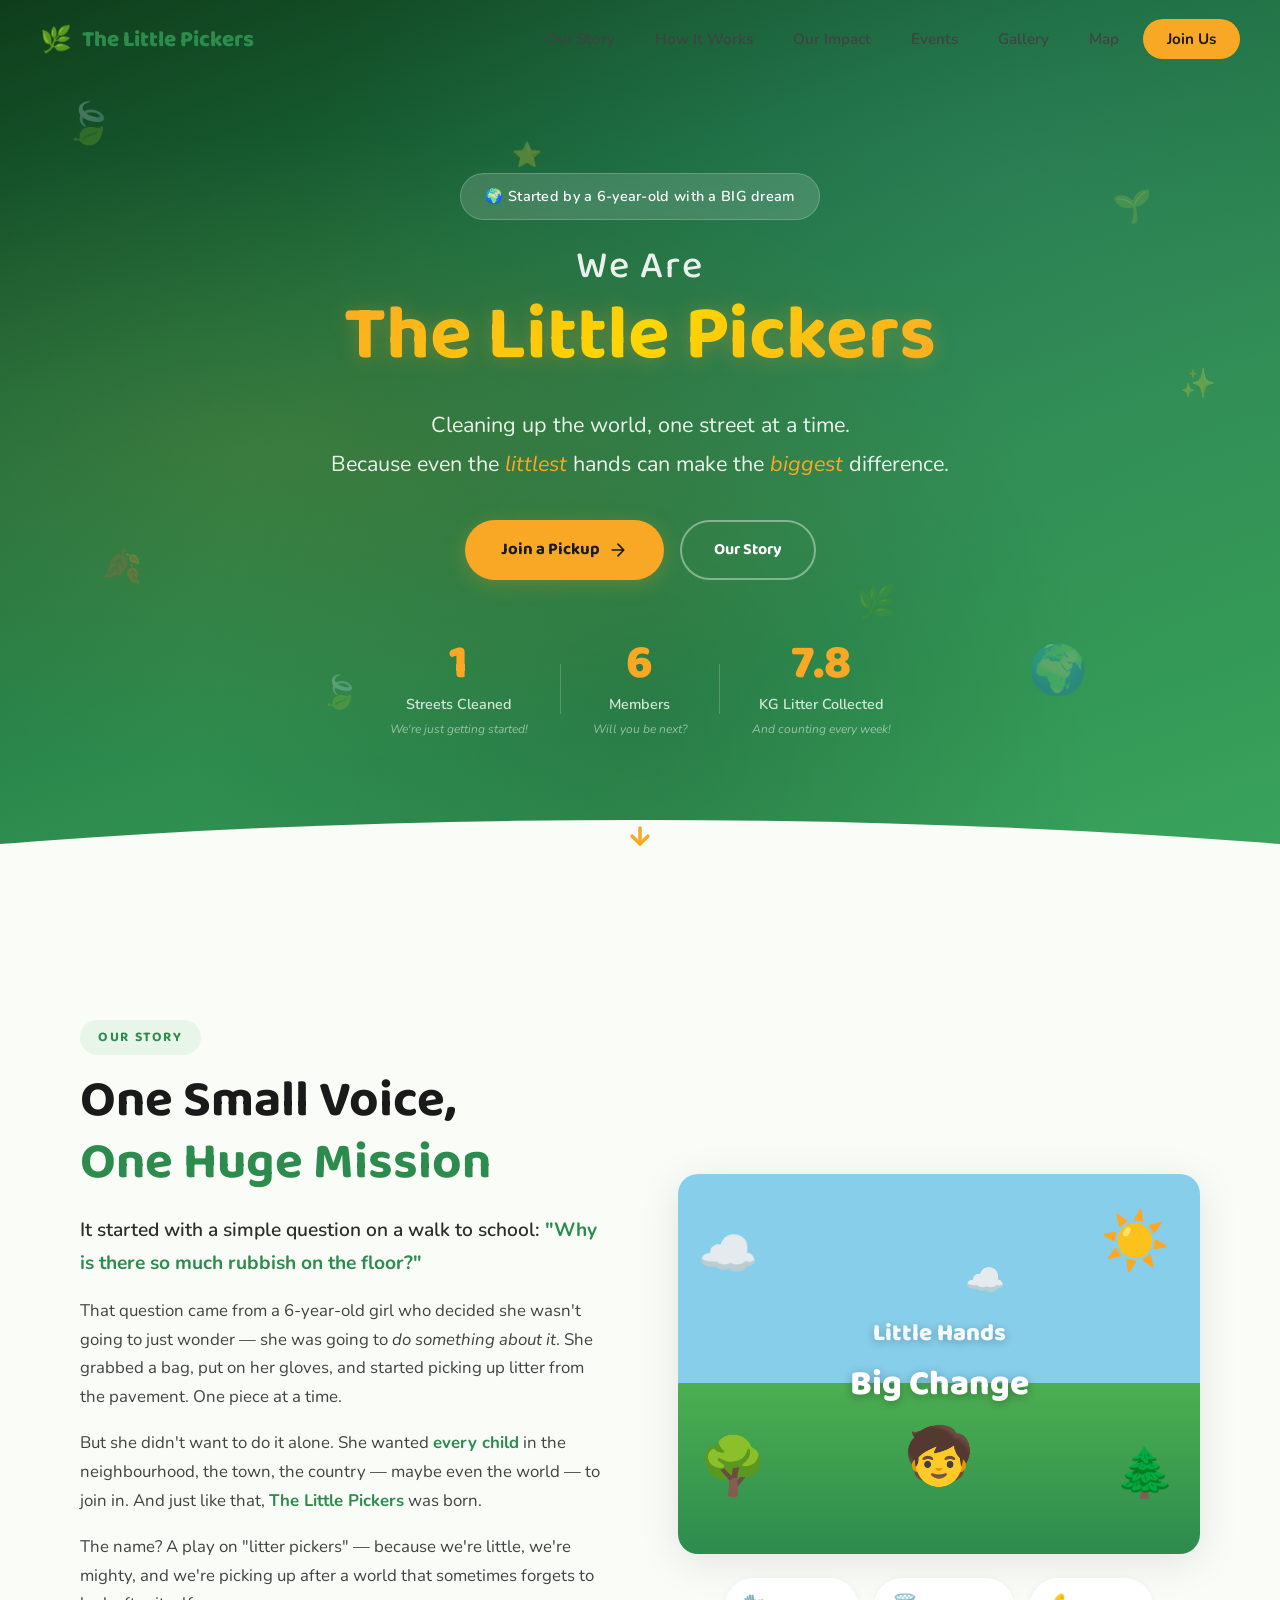
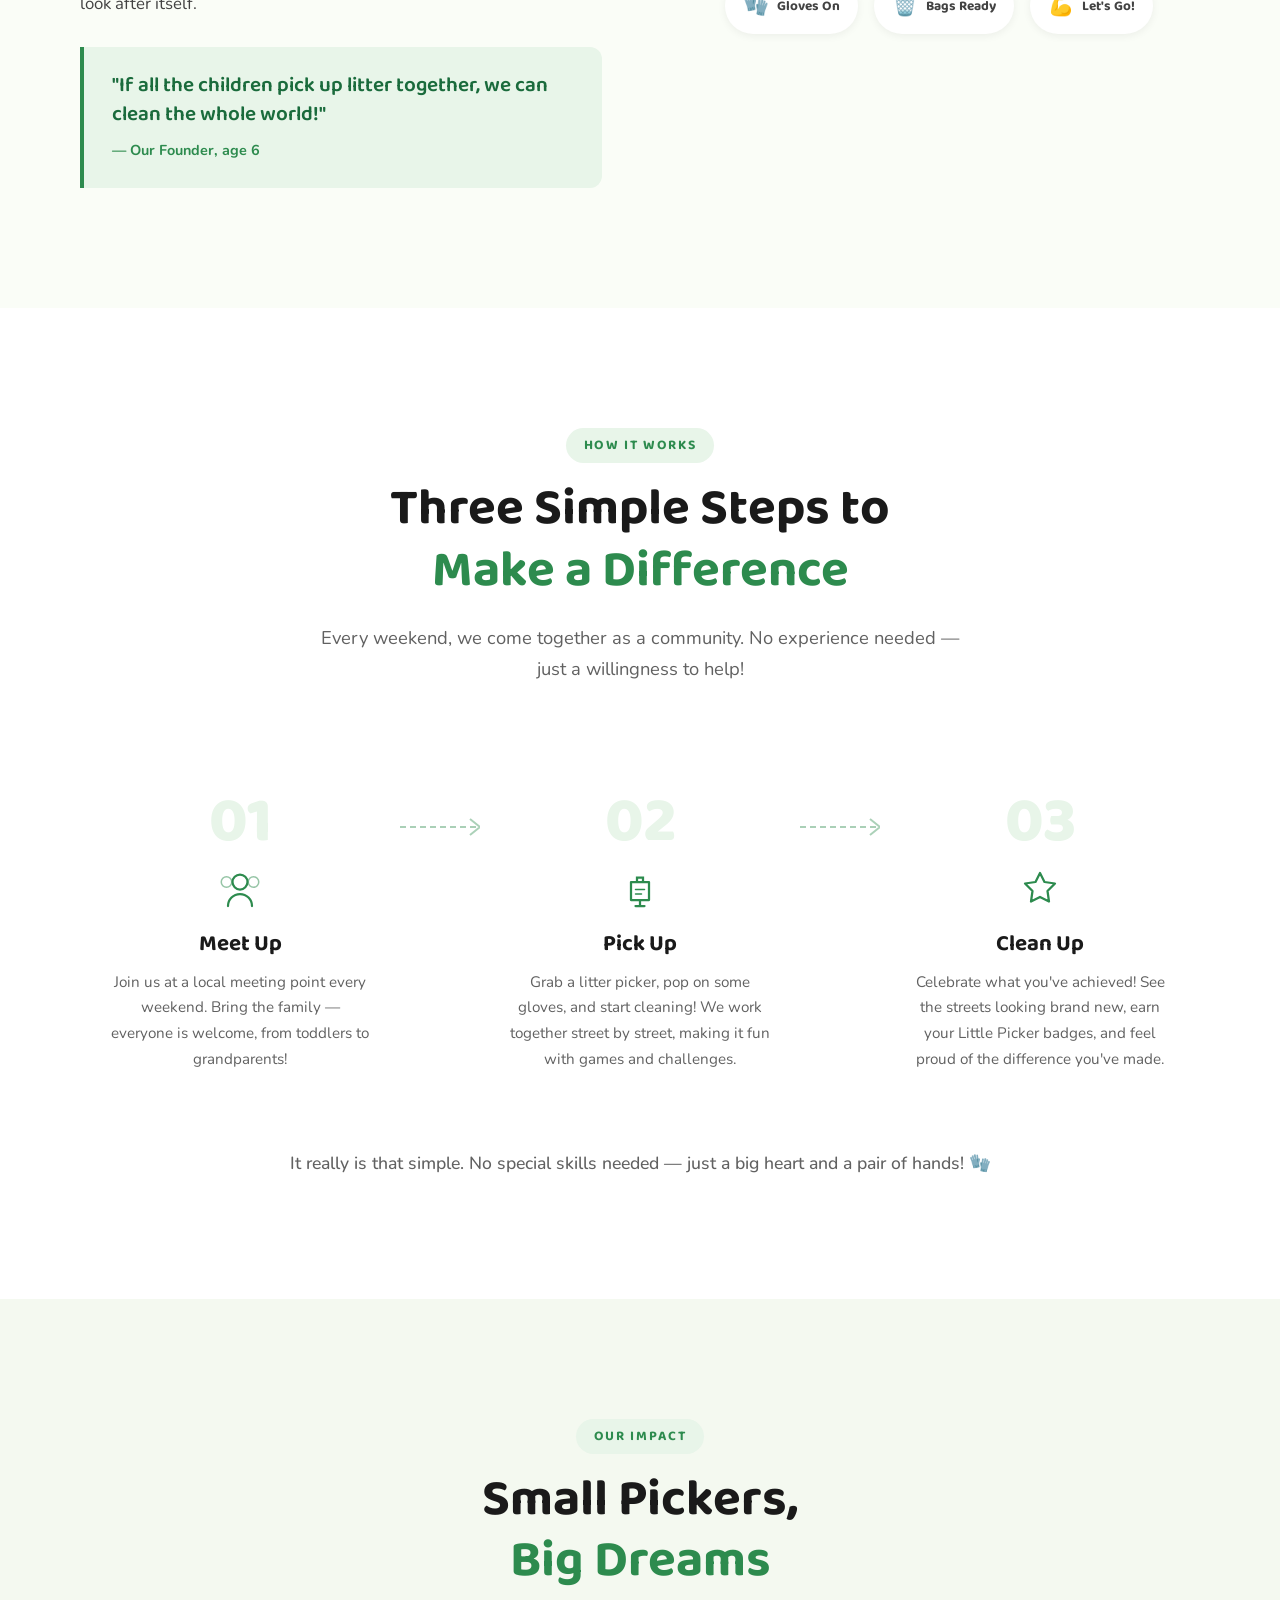
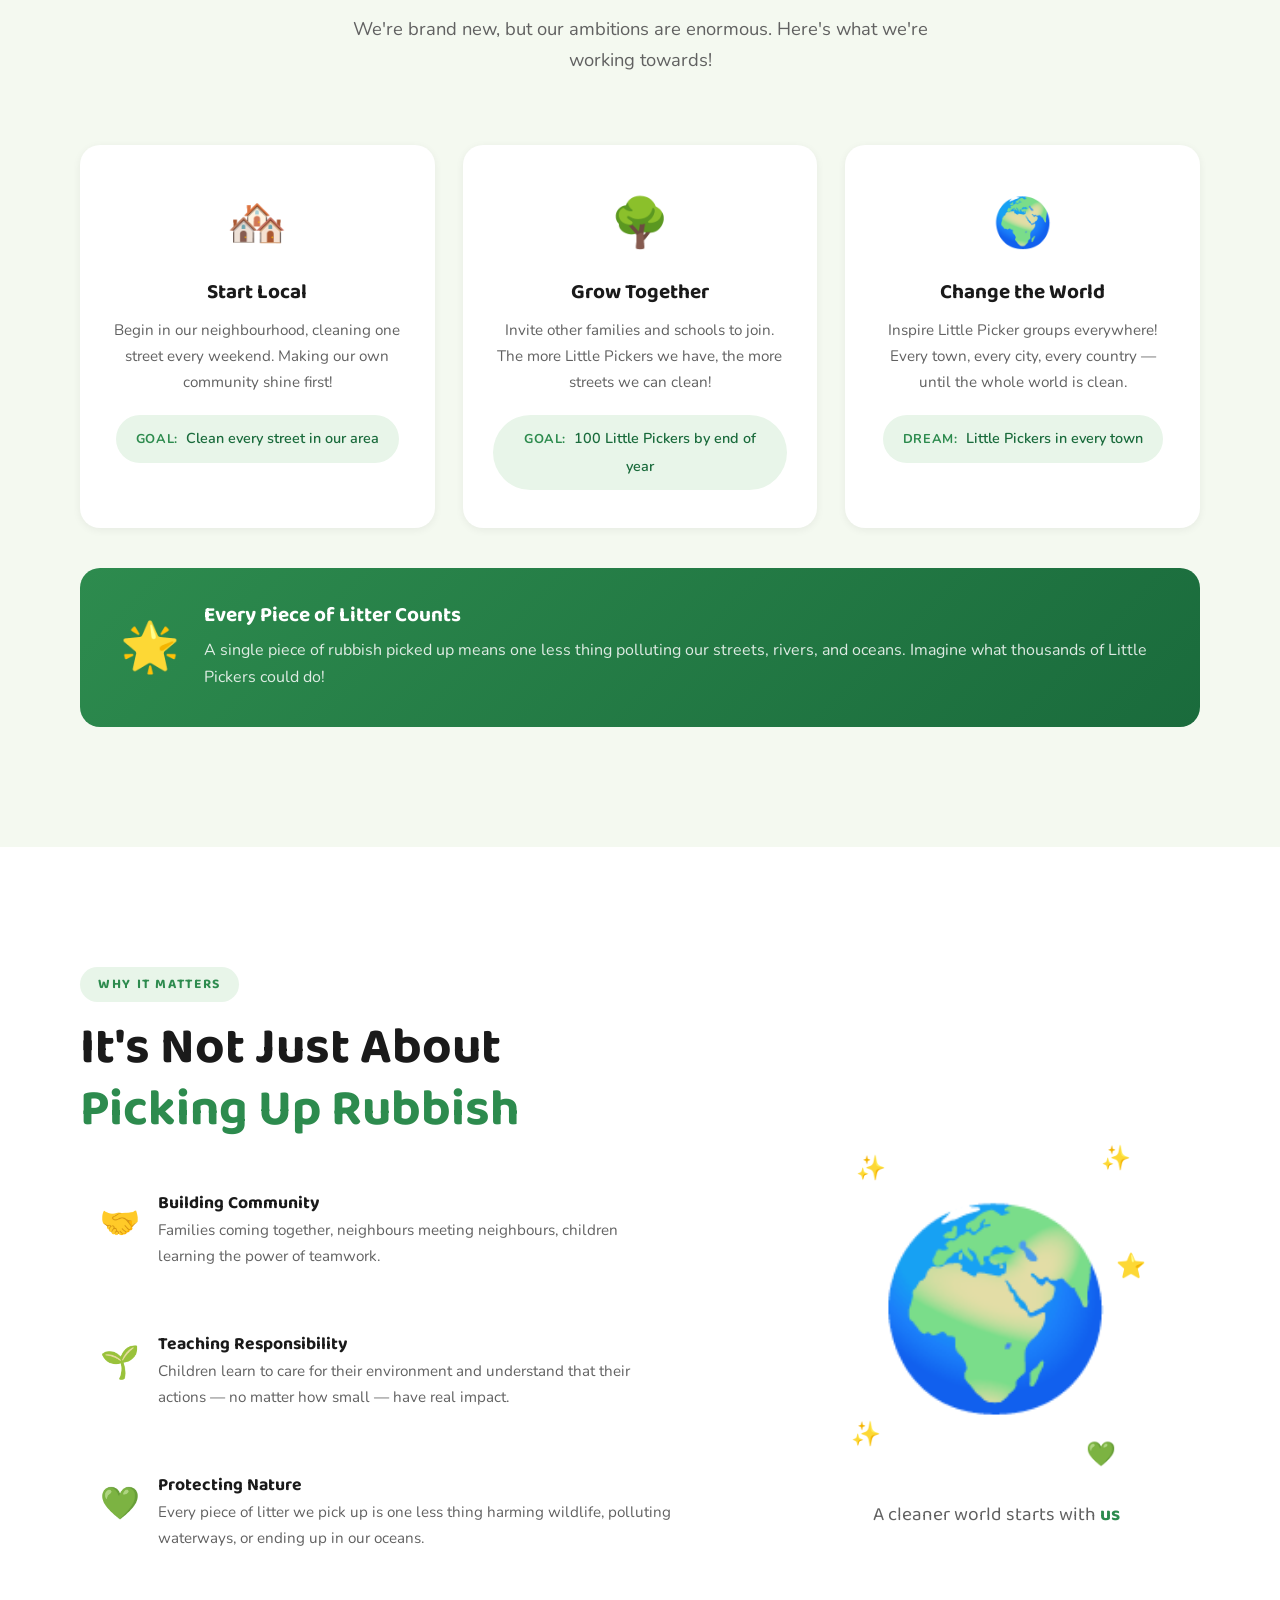
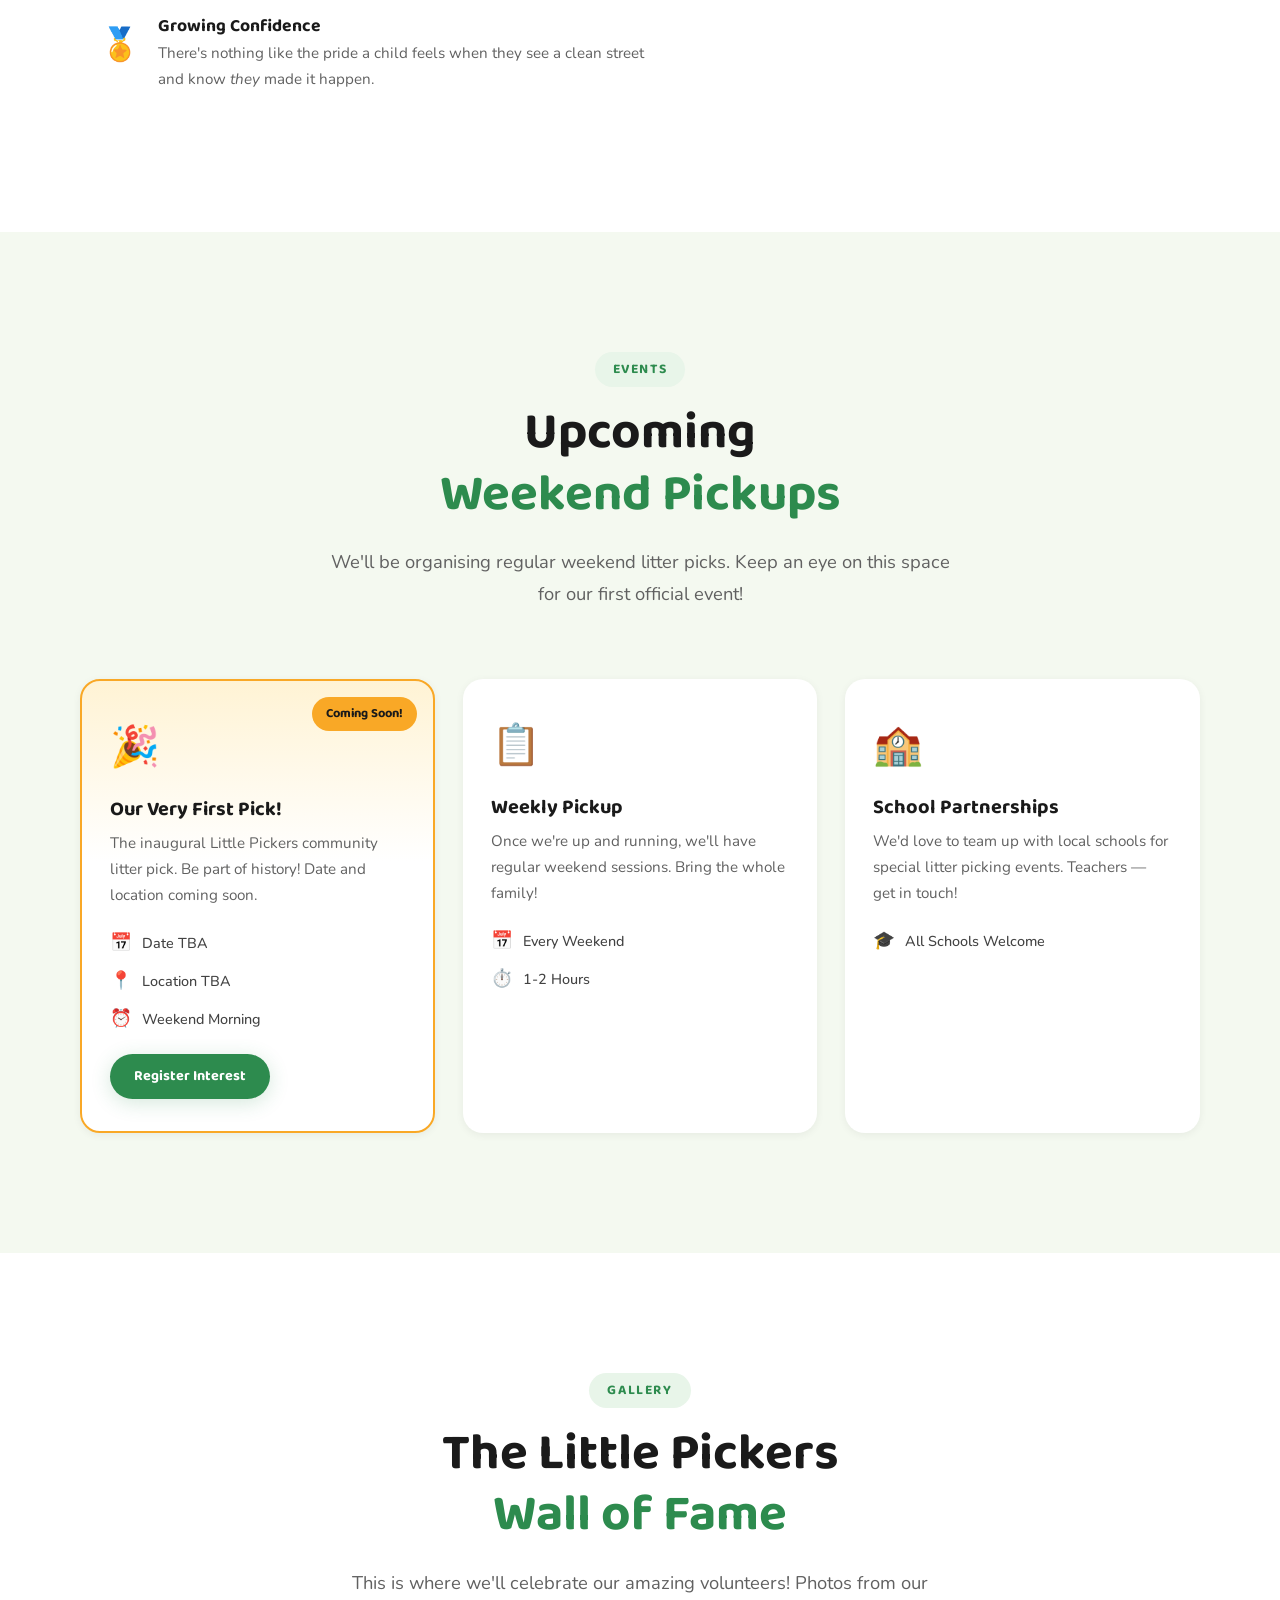
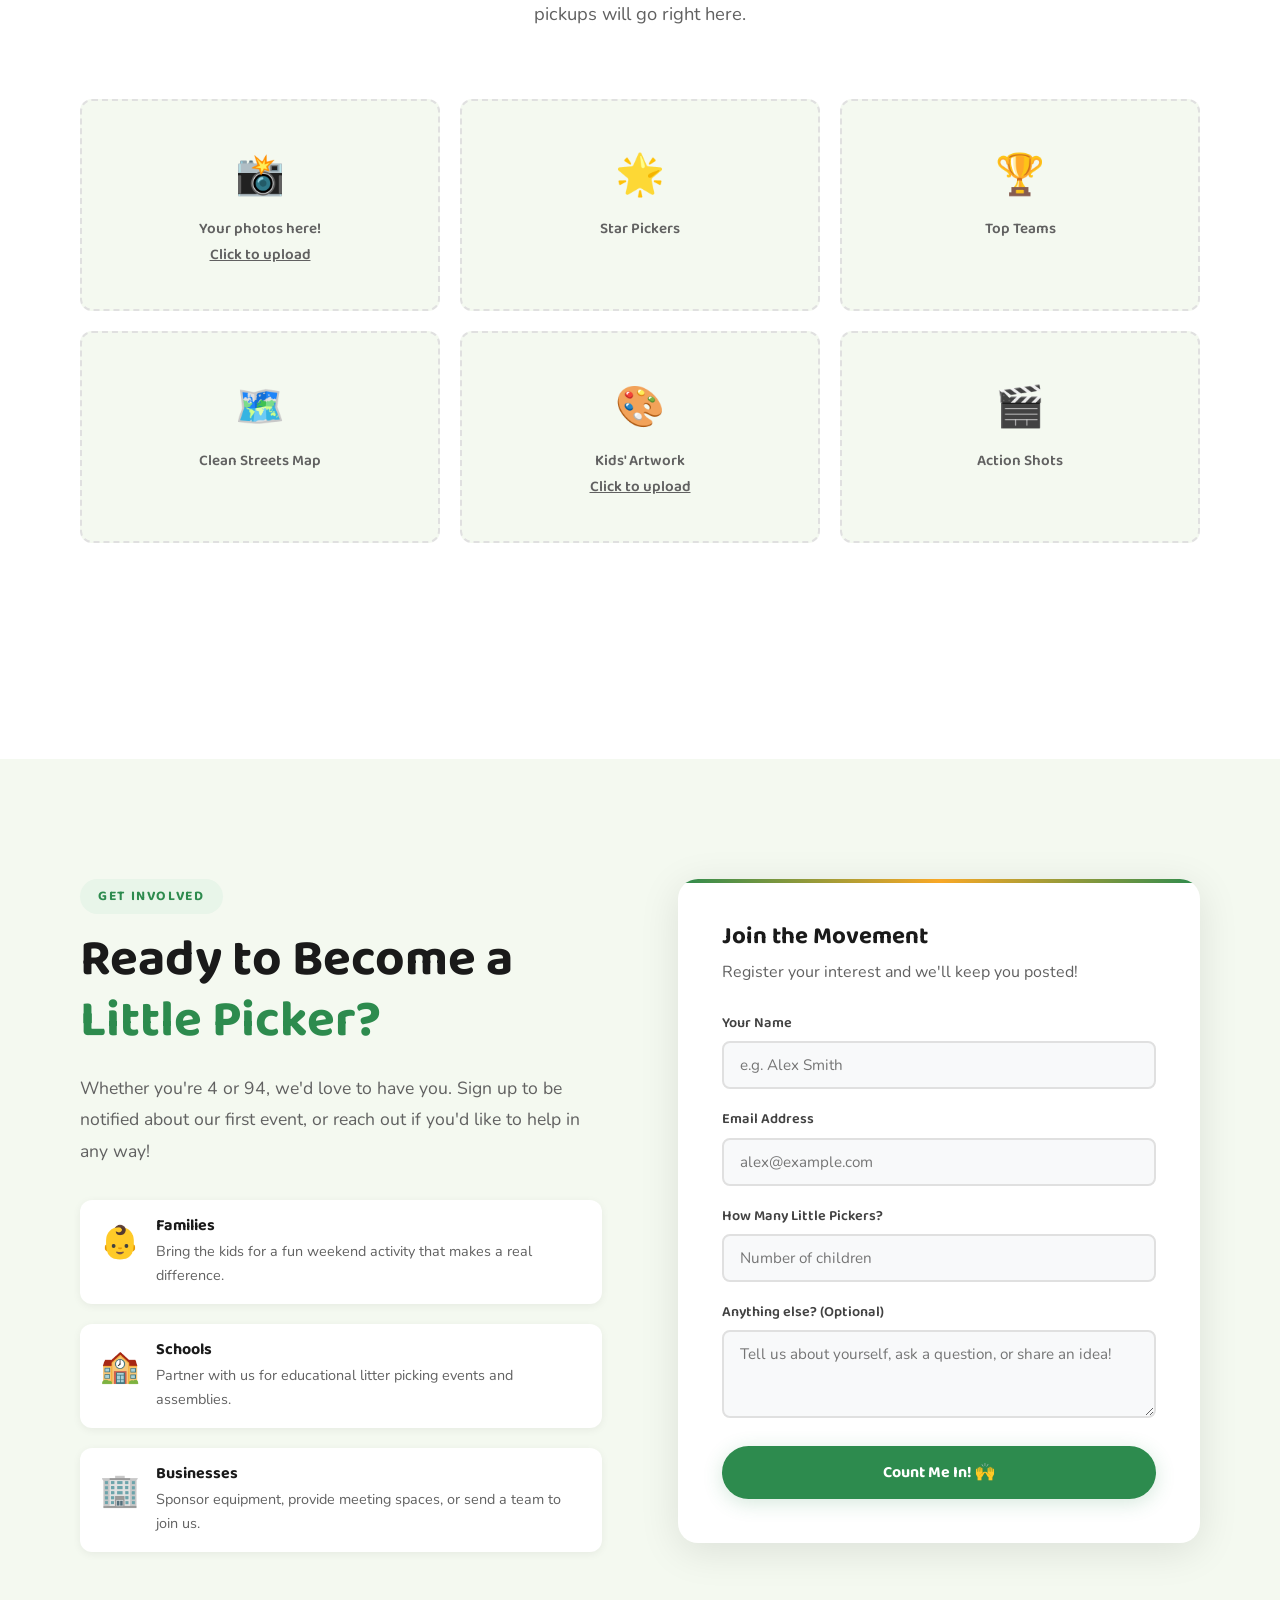
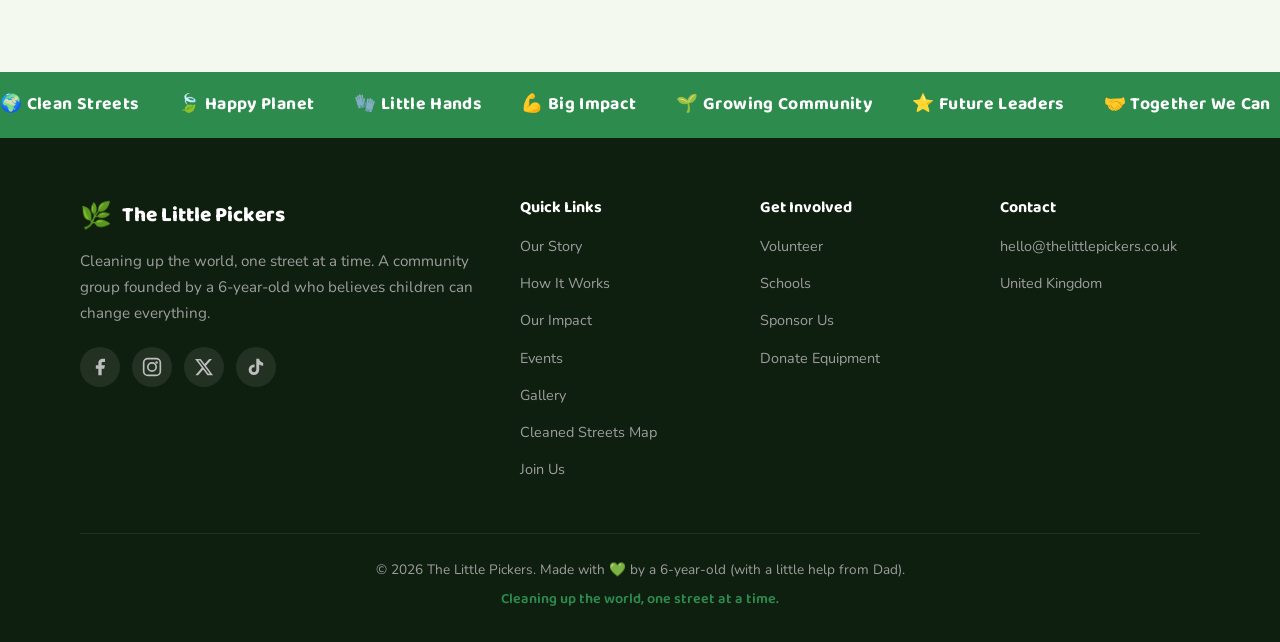
==== commit da0d26b7: "Fix KG counter: use HTML data-target as resettable seed, no hardcoded baseline" ====
--- a/index.html
+++ b/index.html
@@ -120,7 +120,7 @@
                 </div>
                 <div class="stat-divider"></div>
                 <div class="stat">
-                    <span class="stat-number" id="statKg" data-target="7">7</span>
+                    <span class="stat-number" id="statKg" data-target="7.8">7.8</span>
                     <span class="stat-label">KG Litter Collected</span>
                     <span class="stat-note">And counting every week!</span>
                 </div>
